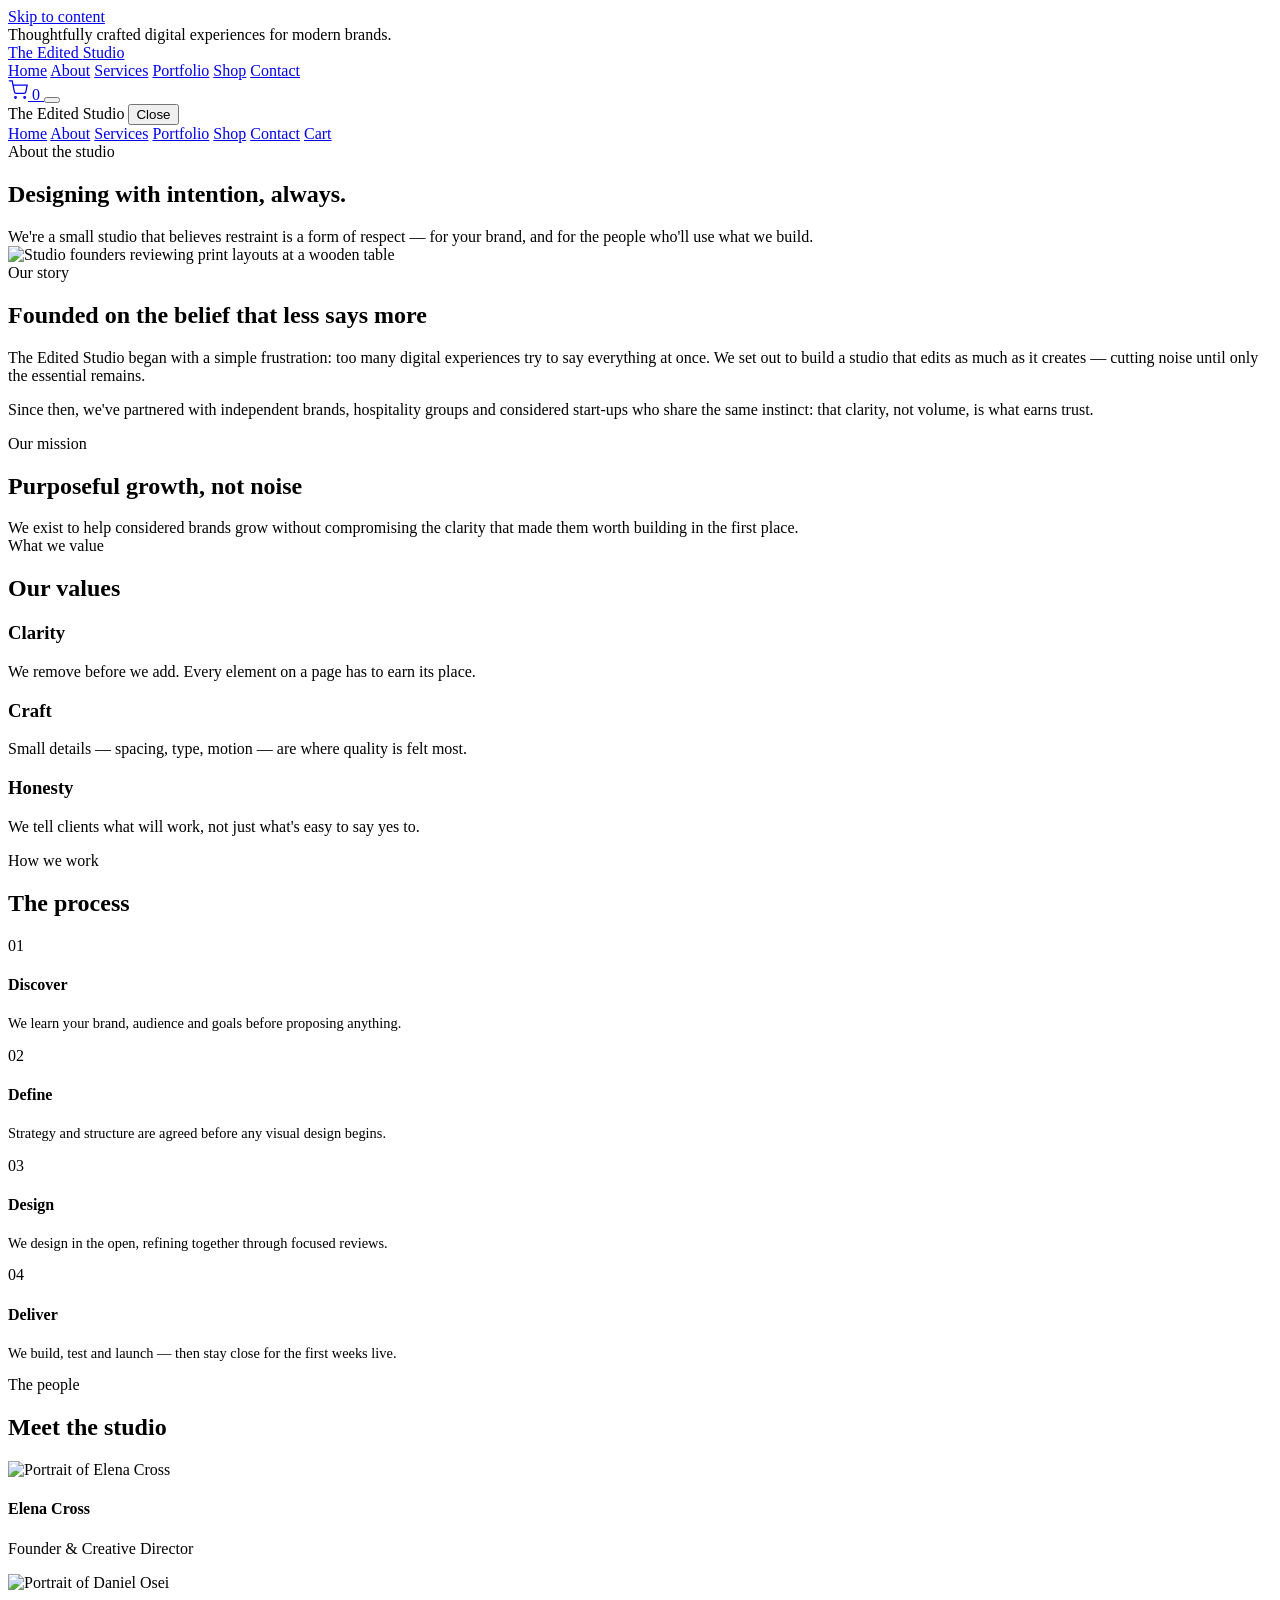
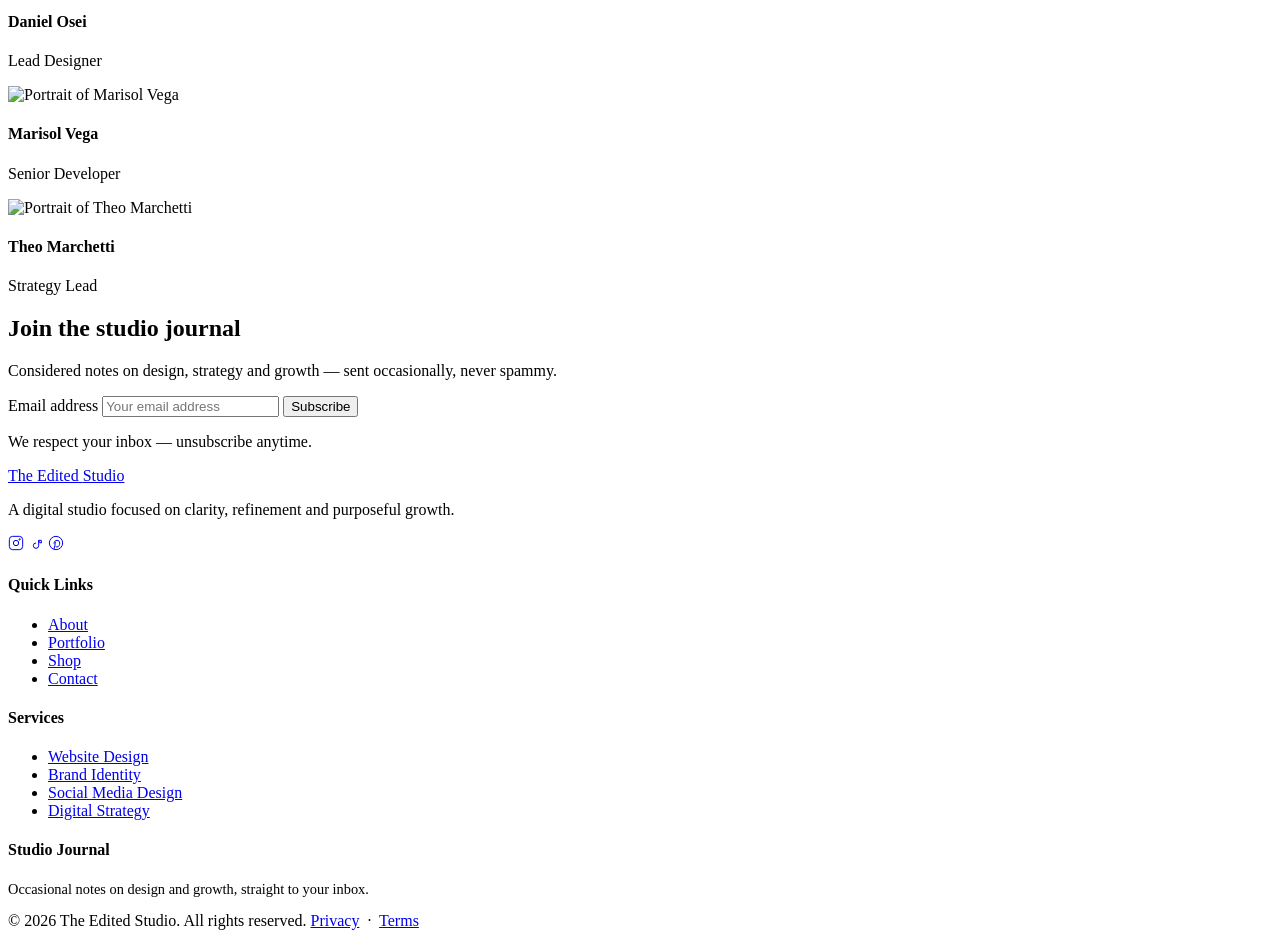
==== about.html @ 93eb98ba "Add files via upload" ====
<!DOCTYPE html>
<html lang="en">
<head>
<meta charset="UTF-8">
<meta name="viewport" content="width=device-width, initial-scale=1.0">
<title>About — The Edited Studio</title>
<meta name="description" content="Learn about The Edited Studio — our story, mission, values, process and the people behind the work.">
<link rel="preconnect" href="https://fonts.googleapis.com">
<link rel="stylesheet" href="css/style.css">
<link rel="stylesheet" href="css/responsive.css">
</head>
<body>
<a class="skip-link" href="#main">Skip to content</a>
<div class="announcement-bar">Thoughtfully crafted digital experiences for modern brands.</div>

<header class="site-header">
  <div class="nav-inner">
    <a href="index.html" class="logo">The Edited <span>Studio</span></a>
    <nav class="nav-links" aria-label="Primary">
      <a href="index.html">Home</a>
      <a href="about.html" aria-current="page">About</a>
      <a href="services.html">Services</a>
      <a href="portfolio.html">Portfolio</a>
      <a href="shop.html">Shop</a>
      <a href="contact.html">Contact</a>
    </nav>
    <div class="nav-utility">
      <a href="cart.html" class="icon-btn" aria-label="View cart">
        <svg width="20" height="20" viewBox="0 0 24 24" fill="none" stroke="currentColor" stroke-width="1.5" aria-hidden="true"><circle cx="9" cy="21" r="1"/><circle cx="20" cy="21" r="1"/><path d="M1 1h4l2.68 13.39a2 2 0 0 0 2 1.61h9.72a2 2 0 0 0 2-1.61L23 6H6"/></svg>
        <span class="cart-count" aria-live="polite">0</span>
      </a>
      <button class="hamburger" aria-label="Open menu" aria-expanded="false" aria-controls="mobile-nav">
        <span></span><span></span><span></span>
      </button>
    </div>
  </div>
</header>

<nav id="mobile-nav" class="mobile-nav" aria-label="Mobile">
  <div class="mobile-nav-top">
    <span class="logo">The Edited <span>Studio</span></span>
    <button class="mobile-nav-close btn-ghost btn btn-sm" aria-label="Close menu">Close</button>
  </div>
  <a href="index.html">Home</a>
  <a href="about.html">About</a>
  <a href="services.html">Services</a>
  <a href="portfolio.html">Portfolio</a>
  <a href="shop.html">Shop</a>
  <a href="contact.html">Contact</a>
  <a href="cart.html">Cart</a>
</nav>

<main id="main">

  <section class="page-header">
    <div class="container">
      <span class="eyebrow">About the studio</span>
      <h1>Designing with intention, always.</h1>
      <p class="lede" style="margin:0 auto;">We're a small studio that believes restraint is a form of respect — for your brand, and for the people who'll use what we build.</p>
    </div>
  </section>

  <section class="our-story">
    <div class="container story-grid">
      <div class="story-figure">
        <img src="images/about-story.jpg" alt="Studio founders reviewing print layouts at a wooden table" loading="lazy">
      </div>
      <div>
        <span class="eyebrow">Our story</span>
        <h2>Founded on the belief that less says more</h2>
        <p>The Edited Studio began with a simple frustration: too many digital experiences try to say everything at once. We set out to build a studio that edits as much as it creates — cutting noise until only the essential remains.</p>
        <p>Since then, we've partnered with independent brands, hospitality groups and considered start-ups who share the same instinct: that clarity, not volume, is what earns trust.</p>
      </div>
    </div>
  </section>

  <section style="background: var(--warm-cream);">
    <div class="container">
      <div class="section-heading">
        <span class="eyebrow">Our mission</span>
        <h2>Purposeful growth, not noise</h2>
        <p class="lede" style="margin:0 auto;">We exist to help considered brands grow without compromising the clarity that made them worth building in the first place.</p>
      </div>
    </div>
  </section>

  <section class="values">
    <div class="container">
      <div class="section-heading">
        <span class="eyebrow">What we value</span>
        <h2>Our values</h2>
      </div>
      <div class="values-grid">
        <div class="value-item">
          <h3>Clarity</h3>
          <p style="color:var(--warm-grey);">We remove before we add. Every element on a page has to earn its place.</p>
        </div>
        <div class="value-item">
          <h3>Craft</h3>
          <p style="color:var(--warm-grey);">Small details — spacing, type, motion — are where quality is felt most.</p>
        </div>
        <div class="value-item">
          <h3>Honesty</h3>
          <p style="color:var(--warm-grey);">We tell clients what will work, not just what's easy to say yes to.</p>
        </div>
      </div>
    </div>
  </section>

  <section class="process" style="background: var(--warm-cream);">
    <div class="container">
      <div class="section-heading">
        <span class="eyebrow">How we work</span>
        <h2>The process</h2>
      </div>
      <div class="process-steps">
        <div class="process-step">
          <span class="num">01</span>
          <h4>Discover</h4>
          <p style="color:var(--warm-grey); font-size:0.9rem;">We learn your brand, audience and goals before proposing anything.</p>
        </div>
        <div class="process-step">
          <span class="num">02</span>
          <h4>Define</h4>
          <p style="color:var(--warm-grey); font-size:0.9rem;">Strategy and structure are agreed before any visual design begins.</p>
        </div>
        <div class="process-step">
          <span class="num">03</span>
          <h4>Design</h4>
          <p style="color:var(--warm-grey); font-size:0.9rem;">We design in the open, refining together through focused reviews.</p>
        </div>
        <div class="process-step">
          <span class="num">04</span>
          <h4>Deliver</h4>
          <p style="color:var(--warm-grey); font-size:0.9rem;">We build, test and launch — then stay close for the first weeks live.</p>
        </div>
      </div>
    </div>
  </section>

  <section class="team">
    <div class="container">
      <div class="section-heading">
        <span class="eyebrow">The people</span>
        <h2>Meet the studio</h2>
      </div>
      <div class="team-grid">
        <div class="team-card">
          <div class="team-photo"><img src="images/team-1.jpg" alt="Portrait of Elena Cross" loading="lazy"></div>
          <h4>Elena Cross</h4>
          <p class="team-role">Founder &amp; Creative Director</p>
        </div>
        <div class="team-card">
          <div class="team-photo"><img src="images/team-2.jpg" alt="Portrait of Daniel Osei" loading="lazy"></div>
          <h4>Daniel Osei</h4>
          <p class="team-role">Lead Designer</p>
        </div>
        <div class="team-card">
          <div class="team-photo"><img src="images/team-3.jpg" alt="Portrait of Marisol Vega" loading="lazy"></div>
          <h4>Marisol Vega</h4>
          <p class="team-role">Senior Developer</p>
        </div>
        <div class="team-card">
          <div class="team-photo"><img src="images/team-4.jpg" alt="Portrait of Theo Marchetti" loading="lazy"></div>
          <h4>Theo Marchetti</h4>
          <p class="team-role">Strategy Lead</p>
        </div>
      </div>
    </div>
  </section>

  <section class="newsletter">
    <div class="container">
      <h2>Join the studio journal</h2>
      <p class="lede">Considered notes on design, strategy and growth — sent occasionally, never spammy.</p>
      <form class="newsletter-form" data-newsletter-form>
        <label class="visually-hidden" for="newsletter-email">Email address</label>
        <input type="email" id="newsletter-email" placeholder="Your email address" required>
        <button type="submit" class="btn">Subscribe</button>
      </form>
      <p class="form-note" data-form-note>We respect your inbox — unsubscribe anytime.</p>
    </div>
  </section>

</main>

<footer class="site-footer">
  <div class="container">
    <div class="footer-grid">
      <div class="footer-about">
        <a href="index.html" class="logo">The Edited <span>Studio</span></a>
        <p>A digital studio focused on clarity, refinement and purposeful growth.</p>
        <div class="social-icons">
          <a href="#" aria-label="The Edited Studio on Instagram"><svg width="16" height="16" viewBox="0 0 24 24" fill="none" stroke="currentColor" stroke-width="1.5" aria-hidden="true"><rect x="2" y="2" width="20" height="20" rx="5"/><circle cx="12" cy="12" r="4"/><circle cx="17.5" cy="6.5" r="1"/></svg></a>
          <a href="#" aria-label="The Edited Studio on TikTok"><svg width="16" height="16" viewBox="0 0 24 24" fill="none" stroke="currentColor" stroke-width="1.5" aria-hidden="true"><path d="M16 8v8a4 4 0 1 1-4-4"/><path d="M16 8a4 4 0 0 0 4 4V8h-4z"/></svg></a>
          <a href="#" aria-label="The Edited Studio on Pinterest"><svg width="16" height="16" viewBox="0 0 24 24" fill="none" stroke="currentColor" stroke-width="1.5" aria-hidden="true"><circle cx="12" cy="12" r="10"/><path d="M9 21c1-3 2-8 2-11"/><path d="M9 13c0-2.5 1.5-5 4.5-5 2.5 0 4 1.7 4 4.2 0 3-1.5 5.8-4 5.8-1 0-1.8-.5-2.1-1"/></svg></a>
        </div>
      </div>
      <nav>
        <h4>Quick Links</h4>
        <ul>
          <li><a href="about.html">About</a></li>
          <li><a href="portfolio.html">Portfolio</a></li>
          <li><a href="shop.html">Shop</a></li>
          <li><a href="contact.html">Contact</a></li>
        </ul>
      </nav>
      <nav>
        <h4>Services</h4>
        <ul>
          <li><a href="services.html">Website Design</a></li>
          <li><a href="services.html">Brand Identity</a></li>
          <li><a href="services.html">Social Media Design</a></li>
          <li><a href="services.html">Digital Strategy</a></li>
        </ul>
      </nav>
      <div class="footer-newsletter">
        <h4>Studio Journal</h4>
        <p style="color:var(--warm-grey); font-size:0.9rem;">Occasional notes on design and growth, straight to your inbox.</p>
      </div>
    </div>
    <div class="footer-bottom">
      <span>© 2026 The Edited Studio. All rights reserved.</span>
      <span><a href="contact.html">Privacy</a> &nbsp;·&nbsp; <a href="contact.html">Terms</a></span>
    </div>
  </div>
</footer>

<script src="js/cart.js"></script>
<script src="js/app.js"></script>
</body>
</html>
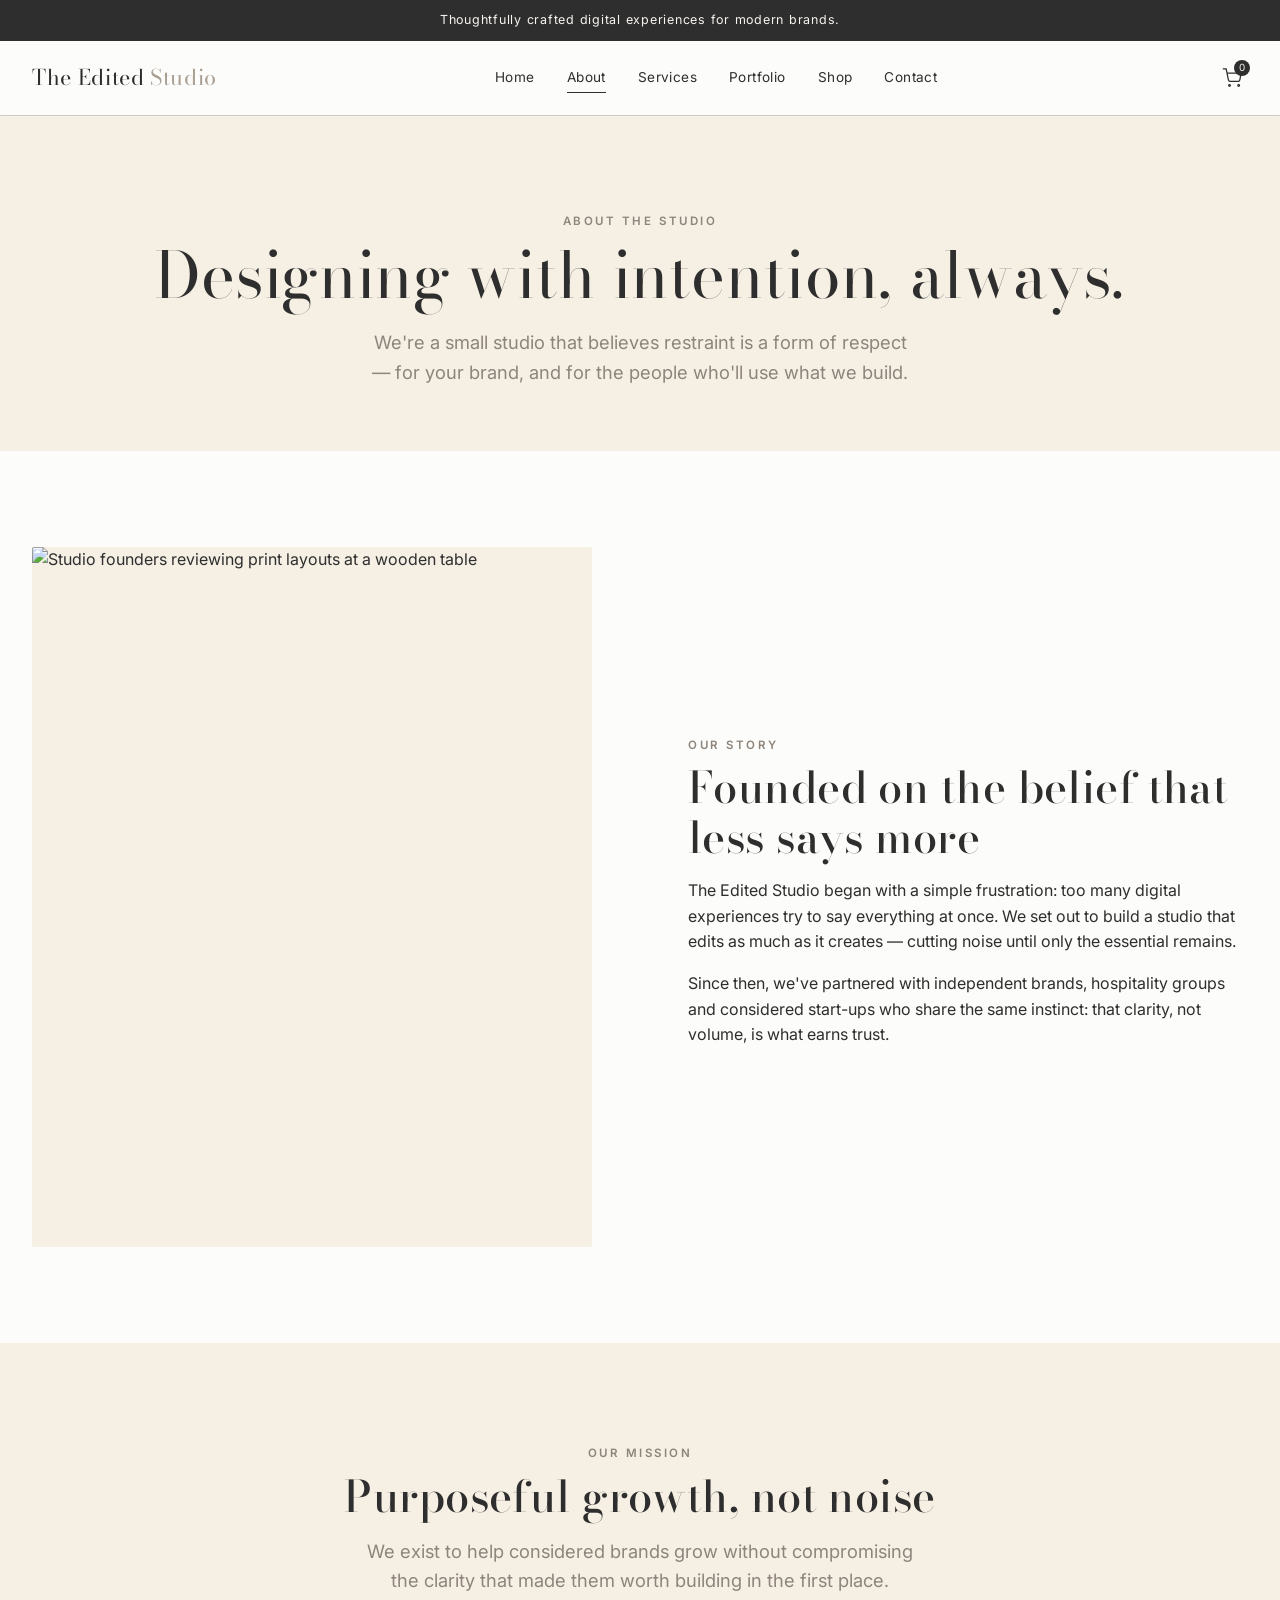
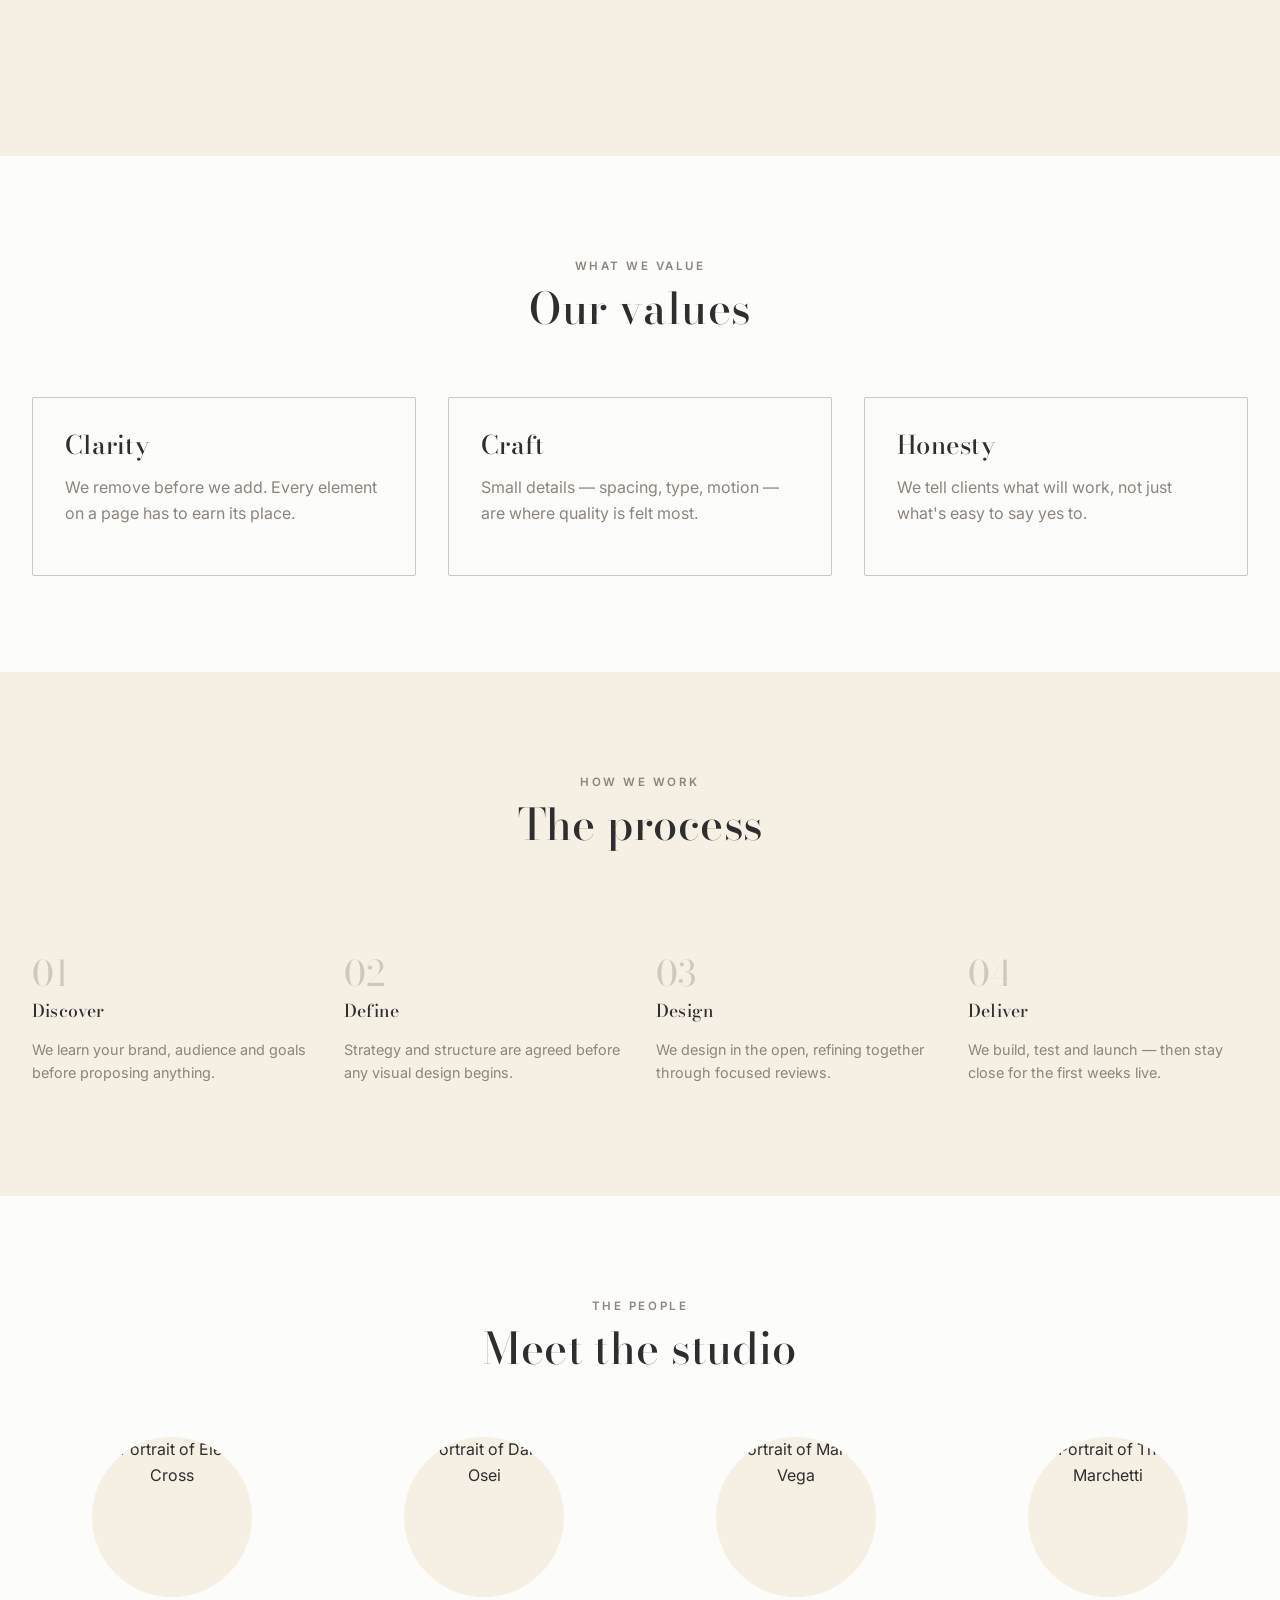
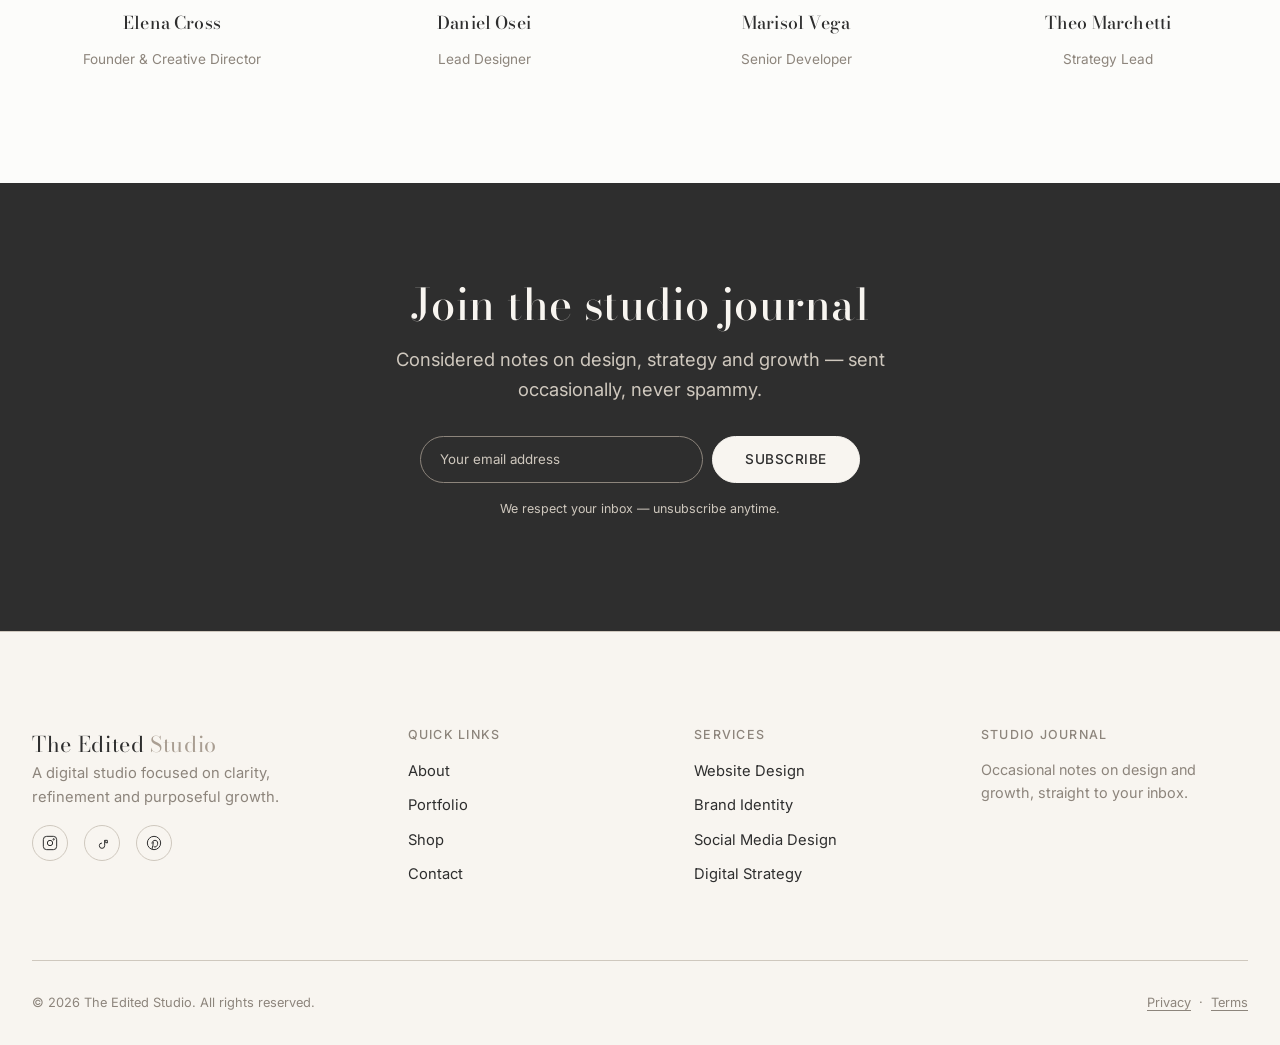
==== commit 186ee520: "Update about.html" ====
--- a/about.html
+++ b/about.html
@@ -6,8 +6,8 @@
 <title>About — The Edited Studio</title>
 <meta name="description" content="Learn about The Edited Studio — our story, mission, values, process and the people behind the work.">
 <link rel="preconnect" href="https://fonts.googleapis.com">
-<link rel="stylesheet" href="css/style.css">
-<link rel="stylesheet" href="css/responsive.css">
+<link rel="stylesheet" href="style.css">
+<link rel="stylesheet" href="responsive.css">
 </head>
 <body>
 <a class="skip-link" href="#main">Skip to content</a>
--- a/style.css
+++ b/style.css
@@ -0,0 +1,798 @@
+/* ==========================================================================
+   THE EDITED STUDIO — Main Stylesheet
+   Luxury / Minimal / Editorial
+   ========================================================================== */
+
+@import url('https://fonts.googleapis.com/css2?family=Bodoni+Moda:ital,wght@0,400;0,500;0,600;1,400&family=Inter:wght@300;400;500;600&display=swap');
+
+:root {
+  /* Colour Palette */
+  --ivory: #F8F5F0;
+  --soft-white: #FCFCFA;
+  --warm-cream: #F5EFE4;
+  --stone: #CFC8BE;
+  --taupe: #A99E92;
+  --warm-grey: #8D857C;
+  --charcoal: #2E2E2E;
+
+  /* Typography */
+  --font-heading: 'Bodoni Moda', 'Canela', 'Editorial New', Georgia, serif;
+  --font-body: 'Inter', 'Manrope', 'DM Sans', -apple-system, sans-serif;
+
+  /* Spacing scale */
+  --space-xs: 0.5rem;
+  --space-sm: 1rem;
+  --space-md: 2rem;
+  --space-lg: 4rem;
+  --space-xl: 6rem;
+  --space-2xl: 9rem;
+
+  /* Misc */
+  --radius: 2px;
+  --radius-pill: 999px;
+  --shadow-soft: 0 8px 30px rgba(46, 46, 46, 0.06);
+  --shadow-med: 0 16px 48px rgba(46, 46, 46, 0.10);
+  --transition: 320ms cubic-bezier(0.4, 0, 0.2, 1);
+  --max-width: 1280px;
+}
+
+/* ---------------------------------- Reset ---------------------------------- */
+*, *::before, *::after { box-sizing: border-box; }
+html { scroll-behavior: smooth; }
+body {
+  margin: 0;
+  font-family: var(--font-body);
+  font-weight: 400;
+  color: var(--charcoal);
+  background: var(--soft-white);
+  line-height: 1.6;
+  -webkit-font-smoothing: antialiased;
+}
+img { max-width: 100%; display: block; }
+ul { list-style: none; margin: 0; padding: 0; }
+a { color: inherit; text-decoration: none; }
+button { font-family: inherit; cursor: pointer; }
+input, textarea, select { font-family: inherit; }
+
+@media (prefers-reduced-motion: reduce) {
+  *, *::before, *::after {
+    animation-duration: 0.01ms !important;
+    animation-iteration-count: 1 !important;
+    transition-duration: 0.01ms !important;
+    scroll-behavior: auto !important;
+  }
+}
+
+/* Focus visibility for accessibility */
+a:focus-visible, button:focus-visible, input:focus-visible,
+textarea:focus-visible, select:focus-visible {
+  outline: 2px solid var(--charcoal);
+  outline-offset: 3px;
+}
+
+/* Skip link */
+.skip-link {
+  position: absolute;
+  left: -999px;
+  top: 0;
+  background: var(--charcoal);
+  color: var(--ivory);
+  padding: 0.75rem 1.25rem;
+  z-index: 2000;
+}
+.skip-link:focus {
+  left: var(--space-sm);
+  top: var(--space-sm);
+}
+
+/* ---------------------------------- Typography ---------------------------------- */
+h1, h2, h3, h4 {
+  font-family: var(--font-heading);
+  font-weight: 500;
+  color: var(--charcoal);
+  line-height: 1.15;
+  letter-spacing: 0.01em;
+  margin: 0 0 var(--space-sm);
+}
+h1 { font-size: clamp(2.5rem, 5vw, 4.25rem); font-weight: 400; }
+h2 { font-size: clamp(2rem, 3.4vw, 3rem); }
+h3 { font-size: clamp(1.35rem, 2vw, 1.75rem); }
+h4 { font-size: 1.1rem; }
+
+p { margin: 0 0 var(--space-sm); color: var(--charcoal); }
+
+.eyebrow {
+  display: inline-block;
+  font-family: var(--font-body);
+  font-size: 0.72rem;
+  font-weight: 600;
+  letter-spacing: 0.22em;
+  text-transform: uppercase;
+  color: var(--warm-grey);
+  margin-bottom: var(--space-xs);
+}
+
+.lede {
+  font-size: 1.15rem;
+  color: var(--warm-grey);
+  max-width: 46ch;
+}
+
+.section-heading {
+  text-align: center;
+  max-width: 640px;
+  margin: 0 auto var(--space-lg);
+}
+.section-heading.left { text-align: left; margin-left: 0; margin-right: 0; }
+
+/* ---------------------------------- Layout helpers ---------------------------------- */
+.container {
+  max-width: var(--max-width);
+  margin: 0 auto;
+  padding: 0 var(--space-md);
+}
+section { padding: var(--space-xl) 0; }
+.divider {
+  border: none;
+  border-top: 1px solid var(--stone);
+  margin: 0;
+}
+.visually-hidden {
+  position: absolute;
+  width: 1px; height: 1px;
+  overflow: hidden;
+  clip: rect(0 0 0 0);
+  white-space: nowrap;
+}
+
+/* ---------------------------------- Buttons ---------------------------------- */
+.btn {
+  display: inline-flex;
+  align-items: center;
+  justify-content: center;
+  gap: 0.5rem;
+  padding: 0.9rem 2rem;
+  border-radius: var(--radius-pill);
+  border: 1px solid var(--charcoal);
+  background: var(--charcoal);
+  color: var(--ivory);
+  font-size: 0.85rem;
+  font-weight: 500;
+  letter-spacing: 0.04em;
+  text-transform: uppercase;
+  transition: background var(--transition), color var(--transition), border-color var(--transition), transform var(--transition);
+}
+.btn:hover { background: var(--warm-grey); border-color: var(--warm-grey); }
+.btn:active { transform: translateY(1px); }
+
+.btn-outline {
+  background: transparent;
+  color: var(--charcoal);
+  border: 1px solid var(--charcoal);
+}
+.btn-outline:hover {
+  background: var(--charcoal);
+  color: var(--ivory);
+}
+
+.btn-ghost {
+  background: transparent;
+  color: var(--charcoal);
+  border: 1px solid var(--stone);
+}
+.btn-ghost:hover { border-color: var(--charcoal); }
+
+.btn-sm { padding: 0.6rem 1.4rem; font-size: 0.75rem; }
+.btn-block { width: 100%; }
+.btn:disabled { opacity: 0.45; cursor: not-allowed; }
+
+/* ---------------------------------- Announcement banner ---------------------------------- */
+.announcement-bar {
+  background: var(--charcoal);
+  color: var(--ivory);
+  text-align: center;
+  font-size: 0.78rem;
+  letter-spacing: 0.06em;
+  padding: 0.65rem var(--space-sm);
+}
+
+/* ---------------------------------- Header / Nav ---------------------------------- */
+.site-header {
+  position: sticky;
+  top: 0;
+  z-index: 900;
+  background: rgba(252, 252, 250, 0.92);
+  backdrop-filter: blur(10px);
+  border-bottom: 1px solid var(--stone);
+}
+.nav-inner {
+  display: flex;
+  align-items: center;
+  justify-content: space-between;
+  padding: 1.25rem var(--space-md);
+  max-width: var(--max-width);
+  margin: 0 auto;
+}
+.logo {
+  font-family: var(--font-heading);
+  font-size: 1.35rem;
+  letter-spacing: 0.03em;
+}
+.logo span { color: var(--taupe); }
+
+.nav-links {
+  display: flex;
+  gap: var(--space-md);
+  align-items: center;
+}
+.nav-links a {
+  font-size: 0.85rem;
+  letter-spacing: 0.03em;
+  padding: 0.25rem 0;
+  border-bottom: 1px solid transparent;
+  transition: border-color var(--transition), color var(--transition);
+}
+.nav-links a:hover,
+.nav-links a[aria-current="page"] {
+  border-bottom-color: var(--charcoal);
+}
+
+.nav-utility {
+  display: flex;
+  align-items: center;
+  gap: var(--space-sm);
+}
+
+.icon-btn {
+  position: relative;
+  background: none;
+  border: none;
+  display: inline-flex;
+  padding: 0.4rem;
+  color: var(--charcoal);
+}
+.cart-count {
+  position: absolute;
+  top: -2px;
+  right: -2px;
+  background: var(--charcoal);
+  color: var(--ivory);
+  font-size: 0.62rem;
+  min-width: 16px;
+  height: 16px;
+  border-radius: 50%;
+  display: flex;
+  align-items: center;
+  justify-content: center;
+  padding: 0 3px;
+}
+
+.hamburger {
+  display: none;
+  flex-direction: column;
+  gap: 5px;
+  background: none;
+  border: none;
+  padding: 0.5rem;
+}
+.hamburger span {
+  width: 22px;
+  height: 1px;
+  background: var(--charcoal);
+  transition: transform var(--transition), opacity var(--transition);
+}
+.hamburger[aria-expanded="true"] span:nth-child(1) { transform: translateY(6px) rotate(45deg); }
+.hamburger[aria-expanded="true"] span:nth-child(2) { opacity: 0; }
+.hamburger[aria-expanded="true"] span:nth-child(3) { transform: translateY(-6px) rotate(-45deg); }
+
+/* ---------------------------------- Intro (home) ---------------------------------- */
+.intro {
+  padding-top: var(--space-2xl);
+  padding-bottom: var(--space-lg);
+  text-align: center;
+}
+.intro .eyebrow { display: block; }
+.intro h1 { max-width: 16ch; margin: 0 auto var(--space-md); }
+.intro .lede { margin: 0 auto var(--space-md); }
+.intro-actions { display: flex; gap: var(--space-sm); justify-content: center; flex-wrap: wrap; }
+.intro-figure {
+  margin-top: var(--space-xl);
+  aspect-ratio: 21/9;
+  background: linear-gradient(135deg, var(--warm-cream), var(--stone));
+  border-radius: var(--radius);
+  overflow: hidden;
+}
+.intro-figure img { width: 100%; height: 100%; object-fit: cover; }
+
+/* ---------------------------------- Grids / Cards ---------------------------------- */
+.grid {
+  display: grid;
+  gap: var(--space-md);
+}
+.grid-3 { grid-template-columns: repeat(3, 1fr); }
+.grid-4 { grid-template-columns: repeat(4, 1fr); }
+.grid-2 { grid-template-columns: repeat(2, 1fr); }
+
+.card {
+  background: var(--ivory);
+  border: 1px solid var(--stone);
+  border-radius: var(--radius);
+  overflow: hidden;
+  transition: box-shadow var(--transition), transform var(--transition), border-color var(--transition);
+}
+.card:hover {
+  box-shadow: var(--shadow-med);
+  transform: translateY(-4px);
+  border-color: var(--taupe);
+}
+.card-media {
+  aspect-ratio: 4/3;
+  background: var(--warm-cream);
+  overflow: hidden;
+}
+.card-media img { width: 100%; height: 100%; object-fit: cover; transition: transform 600ms ease; }
+.card:hover .card-media img { transform: scale(1.04); }
+.card-body { padding: var(--space-md); }
+.card-body h3 { margin-bottom: 0.4rem; }
+.card-body p { color: var(--warm-grey); font-size: 0.92rem; }
+.card-meta {
+  display: flex;
+  align-items: center;
+  justify-content: space-between;
+  margin-top: var(--space-sm);
+}
+.price { font-family: var(--font-heading); font-size: 1.05rem; }
+
+/* Service card specific */
+.service-card .card-body { display: flex; flex-direction: column; gap: 0.4rem; }
+.service-price { color: var(--warm-grey); font-size: 0.85rem; letter-spacing: 0.02em; }
+
+/* ---------------------------------- Why choose us ---------------------------------- */
+.feature-list {
+  display: grid;
+  grid-template-columns: repeat(4, 1fr);
+  gap: var(--space-md);
+  text-align: center;
+}
+.feature-item .num {
+  font-family: var(--font-heading);
+  font-size: 0.95rem;
+  color: var(--taupe);
+  margin-bottom: var(--space-xs);
+  display: block;
+}
+
+/* ---------------------------------- Testimonials ---------------------------------- */
+.testimonials {
+  background: var(--warm-cream);
+}
+.testimonial-track {
+  display: grid;
+  grid-template-columns: repeat(3, 1fr);
+  gap: var(--space-md);
+}
+.testimonial {
+  background: var(--soft-white);
+  border: 1px solid var(--stone);
+  border-radius: var(--radius);
+  padding: var(--space-md);
+}
+.testimonial p { font-style: italic; color: var(--charcoal); }
+.testimonial-name {
+  font-size: 0.8rem;
+  letter-spacing: 0.04em;
+  color: var(--warm-grey);
+  text-transform: uppercase;
+  font-style: normal;
+}
+
+/* ---------------------------------- Instagram strip ---------------------------------- */
+.insta-grid {
+  display: grid;
+  grid-template-columns: repeat(6, 1fr);
+  gap: var(--space-xs);
+}
+.insta-grid a {
+  aspect-ratio: 1/1;
+  overflow: hidden;
+  display: block;
+}
+.insta-grid img { width: 100%; height: 100%; object-fit: cover; transition: transform var(--transition); }
+.insta-grid a:hover img { transform: scale(1.06); }
+
+/* ---------------------------------- Newsletter ---------------------------------- */
+.newsletter {
+  text-align: center;
+  background: var(--charcoal);
+  color: var(--ivory);
+}
+.newsletter h2 { color: var(--ivory); }
+.newsletter .lede { color: var(--stone); margin-left: auto; margin-right: auto; }
+.newsletter-form {
+  display: flex;
+  max-width: 440px;
+  margin: var(--space-md) auto 0;
+  gap: 0.6rem;
+}
+.newsletter-form input {
+  flex: 1;
+  padding: 0.9rem 1.2rem;
+  border-radius: var(--radius-pill);
+  border: 1px solid var(--warm-grey);
+  background: transparent;
+  color: var(--ivory);
+}
+.newsletter-form input::placeholder { color: var(--stone); }
+.newsletter-form .btn { background: var(--ivory); color: var(--charcoal); border-color: var(--ivory); }
+.newsletter-form .btn:hover { background: var(--stone); border-color: var(--stone); }
+.form-note { font-size: 0.78rem; color: var(--stone); margin-top: var(--space-sm); }
+
+/* ---------------------------------- Footer ---------------------------------- */
+.site-footer {
+  background: var(--ivory);
+  border-top: 1px solid var(--stone);
+  padding: var(--space-xl) 0 var(--space-md);
+}
+.footer-grid {
+  display: grid;
+  grid-template-columns: 1.4fr 1fr 1fr 1.2fr;
+  gap: var(--space-lg);
+  margin-bottom: var(--space-lg);
+}
+.footer-grid h4 {
+  font-family: var(--font-body);
+  font-size: 0.78rem;
+  letter-spacing: 0.1em;
+  text-transform: uppercase;
+  color: var(--warm-grey);
+  margin-bottom: var(--space-sm);
+}
+.footer-grid ul li { margin-bottom: 0.55rem; }
+.footer-grid ul a { font-size: 0.92rem; transition: color var(--transition); }
+.footer-grid ul a:hover { color: var(--taupe); }
+.footer-about p { color: var(--warm-grey); font-size: 0.92rem; max-width: 32ch; }
+.social-icons { display: flex; gap: var(--space-sm); margin-top: var(--space-sm); }
+.social-icons a {
+  width: 36px; height: 36px;
+  border: 1px solid var(--stone);
+  border-radius: 50%;
+  display: flex; align-items: center; justify-content: center;
+  transition: border-color var(--transition), background var(--transition);
+}
+.social-icons a:hover { background: var(--charcoal); color: var(--ivory); border-color: var(--charcoal); }
+.footer-bottom {
+  display: flex;
+  justify-content: space-between;
+  align-items: center;
+  padding-top: var(--space-md);
+  border-top: 1px solid var(--stone);
+  font-size: 0.8rem;
+  color: var(--warm-grey);
+  flex-wrap: wrap;
+  gap: var(--space-sm);
+}
+.footer-bottom a { text-decoration: underline; text-underline-offset: 3px; }
+
+/* ---------------------------------- Page header (inner pages) ---------------------------------- */
+.page-header {
+  padding: var(--space-xl) 0 var(--space-lg);
+  text-align: center;
+  background: var(--warm-cream);
+}
+.page-header .eyebrow { display: block; }
+.page-header p.lede { margin: 0 auto; }
+.breadcrumb {
+  font-size: 0.78rem;
+  color: var(--warm-grey);
+  letter-spacing: 0.03em;
+  margin-bottom: var(--space-sm);
+}
+.breadcrumb a:hover { color: var(--charcoal); }
+
+/* ---------------------------------- About page ---------------------------------- */
+.story-grid {
+  display: grid;
+  grid-template-columns: 1fr 1fr;
+  gap: var(--space-xl);
+  align-items: center;
+}
+.story-figure {
+  aspect-ratio: 4/5;
+  background: var(--warm-cream);
+  border-radius: var(--radius);
+  overflow: hidden;
+}
+.values-grid {
+  display: grid;
+  grid-template-columns: repeat(3, 1fr);
+  gap: var(--space-md);
+}
+.value-item { padding: var(--space-md); border: 1px solid var(--stone); border-radius: var(--radius); }
+.process-steps {
+  display: grid;
+  grid-template-columns: repeat(4, 1fr);
+  gap: var(--space-md);
+}
+.process-step { position: relative; padding-top: var(--space-md); }
+.process-step .num { font-family: var(--font-heading); font-size: 2.2rem; color: var(--stone); }
+.team-grid {
+  display: grid;
+  grid-template-columns: repeat(4, 1fr);
+  gap: var(--space-md);
+}
+.team-card { text-align: center; }
+.team-photo {
+  aspect-ratio: 1/1;
+  border-radius: 50%;
+  background: var(--warm-cream);
+  overflow: hidden;
+  margin: 0 auto var(--space-sm);
+  max-width: 160px;
+}
+.team-role { color: var(--warm-grey); font-size: 0.85rem; }
+
+/* ---------------------------------- Portfolio ---------------------------------- */
+.filter-bar {
+  display: flex;
+  gap: var(--space-xs);
+  justify-content: center;
+  flex-wrap: wrap;
+  margin-bottom: var(--space-lg);
+}
+.filter-btn {
+  background: transparent;
+  border: 1px solid var(--stone);
+  border-radius: var(--radius-pill);
+  padding: 0.55rem 1.3rem;
+  font-size: 0.8rem;
+  letter-spacing: 0.03em;
+  transition: all var(--transition);
+}
+.filter-btn:hover { border-color: var(--charcoal); }
+.filter-btn[aria-pressed="true"] {
+  background: var(--charcoal);
+  color: var(--ivory);
+  border-color: var(--charcoal);
+}
+.portfolio-item[hidden] { display: none; }
+.portfolio-item .card-media { aspect-ratio: 3/4; }
+.tag { font-size: 0.72rem; letter-spacing: 0.08em; text-transform: uppercase; color: var(--taupe); }
+
+.case-study {
+  display: grid;
+  grid-template-columns: 1fr 1fr;
+  gap: var(--space-xl);
+  align-items: start;
+  padding-top: var(--space-xl);
+  border-top: 1px solid var(--stone);
+}
+.case-study-stats { display: grid; grid-template-columns: repeat(2, 1fr); gap: var(--space-md); margin-top: var(--space-md); }
+.case-study-stats .stat-num { font-family: var(--font-heading); font-size: 1.8rem; display: block; }
+.case-study-stats .stat-label { color: var(--warm-grey); font-size: 0.82rem; }
+
+/* ---------------------------------- Shop / product grid ---------------------------------- */
+.shop-toolbar {
+  display: flex;
+  justify-content: space-between;
+  align-items: center;
+  margin-bottom: var(--space-lg);
+  flex-wrap: wrap;
+  gap: var(--space-sm);
+}
+.shop-toolbar select {
+  border: 1px solid var(--stone);
+  background: var(--soft-white);
+  padding: 0.6rem 1rem;
+  border-radius: var(--radius);
+  font-size: 0.85rem;
+}
+.add-to-cart-form { display: flex; align-items: center; gap: var(--space-sm); margin-top: var(--space-sm); }
+
+/* ---------------------------------- Product page ---------------------------------- */
+.product-layout {
+  display: grid;
+  grid-template-columns: 1fr 1fr;
+  gap: var(--space-xl);
+}
+.product-gallery-main {
+  aspect-ratio: 1/1;
+  background: var(--warm-cream);
+  border-radius: var(--radius);
+  overflow: hidden;
+  margin-bottom: var(--space-sm);
+}
+.product-gallery-thumbs {
+  display: grid;
+  grid-template-columns: repeat(4, 1fr);
+  gap: var(--space-xs);
+}
+.product-gallery-thumbs button {
+  aspect-ratio: 1/1;
+  border: 1px solid var(--stone);
+  border-radius: var(--radius);
+  overflow: hidden;
+  padding: 0;
+  background: var(--warm-cream);
+}
+.product-gallery-thumbs button.active { border-color: var(--charcoal); }
+.product-info .price { font-size: 1.6rem; margin: var(--space-xs) 0 var(--space-md); }
+.qty-selector {
+  display: inline-flex;
+  align-items: center;
+  border: 1px solid var(--stone);
+  border-radius: var(--radius-pill);
+  overflow: hidden;
+}
+.qty-selector button {
+  background: none;
+  border: none;
+  width: 40px;
+  height: 40px;
+  font-size: 1rem;
+}
+.qty-selector button:hover { background: var(--warm-cream); }
+.qty-selector input {
+  width: 44px;
+  border: none;
+  text-align: center;
+  background: none;
+  font-size: 0.95rem;
+  -moz-appearance: textfield;
+}
+.qty-selector input::-webkit-outer-spin-button,
+.qty-selector input::-webkit-inner-spin-button { -webkit-appearance: none; margin: 0; }
+.product-actions { display: flex; gap: var(--space-sm); align-items: center; margin: var(--space-md) 0; }
+.product-meta-list { border-top: 1px solid var(--stone); margin-top: var(--space-md); padding-top: var(--space-md); }
+.product-meta-list dt { font-size: 0.78rem; letter-spacing: 0.04em; color: var(--warm-grey); text-transform: uppercase; margin-top: var(--space-xs); }
+.product-meta-list dd { margin: 0 0 var(--space-xs); }
+
+/* ---------------------------------- Cart page ---------------------------------- */
+.cart-layout {
+  display: grid;
+  grid-template-columns: 1.7fr 1fr;
+  gap: var(--space-xl);
+  align-items: start;
+}
+.cart-table { width: 100%; border-collapse: collapse; }
+.cart-table th {
+  text-align: left;
+  font-size: 0.75rem;
+  letter-spacing: 0.08em;
+  text-transform: uppercase;
+  color: var(--warm-grey);
+  padding-bottom: var(--space-sm);
+  border-bottom: 1px solid var(--stone);
+}
+.cart-table td {
+  padding: var(--space-sm) 0;
+  border-bottom: 1px solid var(--stone);
+  vertical-align: middle;
+}
+.cart-item-info { display: flex; align-items: center; gap: var(--space-sm); }
+.cart-item-thumb {
+  width: 84px; height: 84px;
+  border-radius: var(--radius);
+  overflow: hidden;
+  background: var(--warm-cream);
+  flex-shrink: 0;
+}
+.cart-item-thumb img { width: 100%; height: 100%; object-fit: cover; }
+.cart-item-name { font-family: var(--font-heading); font-size: 1rem; }
+.remove-btn {
+  background: none;
+  border: none;
+  color: var(--warm-grey);
+  font-size: 0.78rem;
+  text-decoration: underline;
+  text-underline-offset: 3px;
+  margin-top: 0.35rem;
+  padding: 0;
+}
+.remove-btn:hover { color: var(--charcoal); }
+.summary-card {
+  background: var(--ivory);
+  border: 1px solid var(--stone);
+  border-radius: var(--radius);
+  padding: var(--space-md);
+  position: sticky;
+  top: 110px;
+}
+.summary-row {
+  display: flex;
+  justify-content: space-between;
+  margin-bottom: var(--space-sm);
+  font-size: 0.95rem;
+  color: var(--warm-grey);
+}
+.summary-row.total {
+  color: var(--charcoal);
+  font-family: var(--font-heading);
+  font-size: 1.2rem;
+  border-top: 1px solid var(--stone);
+  padding-top: var(--space-sm);
+  margin-top: var(--space-sm);
+}
+.empty-cart {
+  text-align: center;
+  padding: var(--space-2xl) 0;
+}
+
+/* ---------------------------------- Contact page ---------------------------------- */
+.contact-layout {
+  display: grid;
+  grid-template-columns: 1fr 1fr;
+  gap: var(--space-xl);
+}
+.form-group { margin-bottom: var(--space-md); }
+.form-group label {
+  display: block;
+  font-size: 0.78rem;
+  letter-spacing: 0.05em;
+  text-transform: uppercase;
+  color: var(--warm-grey);
+  margin-bottom: 0.5rem;
+}
+.form-group input,
+.form-group textarea {
+  width: 100%;
+  padding: 0.85rem 1rem;
+  border: 1px solid var(--stone);
+  border-radius: var(--radius);
+  background: var(--soft-white);
+  font-size: 0.95rem;
+  color: var(--charcoal);
+  transition: border-color var(--transition);
+}
+.form-group input:focus,
+.form-group textarea:focus { border-color: var(--charcoal); outline: none; }
+.contact-info-list { margin-top: var(--space-lg); }
+.contact-info-list li { padding: var(--space-sm) 0; border-bottom: 1px solid var(--stone); }
+.contact-info-list h4 { margin-bottom: 0.2rem; }
+.contact-info-list p { color: var(--warm-grey); margin: 0; }
+.map-placeholder {
+  margin-top: var(--space-lg);
+  aspect-ratio: 16/7;
+  background: var(--warm-cream);
+  border: 1px solid var(--stone);
+  border-radius: var(--radius);
+  display: flex;
+  align-items: center;
+  justify-content: center;
+  color: var(--warm-grey);
+  font-size: 0.85rem;
+  letter-spacing: 0.04em;
+}
+.form-success {
+  display: none;
+  background: var(--warm-cream);
+  border: 1px solid var(--taupe);
+  border-radius: var(--radius);
+  padding: var(--space-sm) var(--space-md);
+  margin-bottom: var(--space-md);
+}
+.form-success.show { display: block; }
+
+/* ---------------------------------- Mobile nav drawer ---------------------------------- */
+.mobile-nav {
+  display: none;
+  position: fixed;
+  inset: 0;
+  background: var(--soft-white);
+  z-index: 1000;
+  padding: var(--space-lg) var(--space-md);
+  overflow-y: auto;
+}
+.mobile-nav.open { display: block; }
+.mobile-nav-top {
+  display: flex;
+  justify-content: space-between;
+  align-items: center;
+  margin-bottom: var(--space-lg);
+}
+.mobile-nav a {
+  display: block;
+  font-family: var(--font-heading);
+  font-size: 1.6rem;
+  padding: var(--space-sm) 0;
+  border-bottom: 1px solid var(--stone);
+}
--- a/responsive.css
+++ b/responsive.css
@@ -0,0 +1,70 @@
+/* ==========================================================================
+   THE EDITED STUDIO — Responsive Rules
+   Mobile-first overrides for tablet and desktop already assumed in base
+   styles; this file narrows the layout down from desktop.
+   ========================================================================== */
+
+/* ---------- Tablet: <= 1024px ---------- */
+@media (max-width: 1024px) {
+  .grid-4 { grid-template-columns: repeat(2, 1fr); }
+  .grid-3 { grid-template-columns: repeat(2, 1fr); }
+  .feature-list { grid-template-columns: repeat(2, 1fr); }
+  .testimonial-track { grid-template-columns: repeat(2, 1fr); }
+  .insta-grid { grid-template-columns: repeat(4, 1fr); }
+  .footer-grid { grid-template-columns: 1.4fr 1fr 1fr; }
+  .footer-grid .footer-newsletter { grid-column: 1 / -1; }
+  .values-grid { grid-template-columns: repeat(2, 1fr); }
+  .process-steps { grid-template-columns: repeat(2, 1fr); }
+  .team-grid { grid-template-columns: repeat(2, 1fr); }
+  .case-study { grid-template-columns: 1fr; }
+  .product-layout { grid-template-columns: 1fr; }
+  .cart-layout { grid-template-columns: 1fr; }
+  .summary-card { position: static; }
+  .contact-layout { grid-template-columns: 1fr; }
+  .story-grid { grid-template-columns: 1fr; }
+  .story-figure { order: -1; }
+}
+
+/* ---------- Mobile: <= 720px ---------- */
+@media (max-width: 720px) {
+  section { padding: var(--space-lg) 0; }
+  .container { padding: 0 var(--space-sm); }
+
+  .nav-links { display: none; }
+  .hamburger { display: inline-flex; }
+
+  .grid-4, .grid-3, .grid-2 { grid-template-columns: 1fr; }
+  .feature-list { grid-template-columns: 1fr 1fr; }
+  .testimonial-track { grid-template-columns: 1fr; }
+  .insta-grid { grid-template-columns: repeat(3, 1fr); }
+
+  .footer-grid { grid-template-columns: 1fr; gap: var(--space-md); text-align: left; }
+  .footer-bottom { flex-direction: column; align-items: flex-start; }
+
+  .values-grid { grid-template-columns: 1fr; }
+  .process-steps { grid-template-columns: 1fr 1fr; }
+  .team-grid { grid-template-columns: 1fr 1fr; }
+
+  .intro { padding-top: var(--space-xl); }
+  .intro-actions { flex-direction: column; align-items: stretch; }
+  .intro-actions .btn { width: 100%; }
+
+  .newsletter-form { flex-direction: column; }
+
+  .cart-table thead { display: none; }
+  .cart-table, .cart-table tbody, .cart-table tr, .cart-table td { display: block; width: 100%; }
+  .cart-table tr { border-bottom: 1px solid var(--stone); padding: var(--space-sm) 0; }
+  .cart-table td { border-bottom: none; padding: 0.35rem 0; }
+  .cart-item-info { align-items: flex-start; }
+
+  .product-gallery-thumbs { grid-template-columns: repeat(4, 1fr); }
+
+  .filter-bar { justify-content: flex-start; overflow-x: auto; flex-wrap: nowrap; padding-bottom: 0.5rem; }
+
+  h1 { max-width: 100%; }
+}
+
+@media (max-width: 460px) {
+  .feature-list, .process-steps, .team-grid { grid-template-columns: 1fr; }
+  .insta-grid { grid-template-columns: repeat(2, 1fr); }
+}
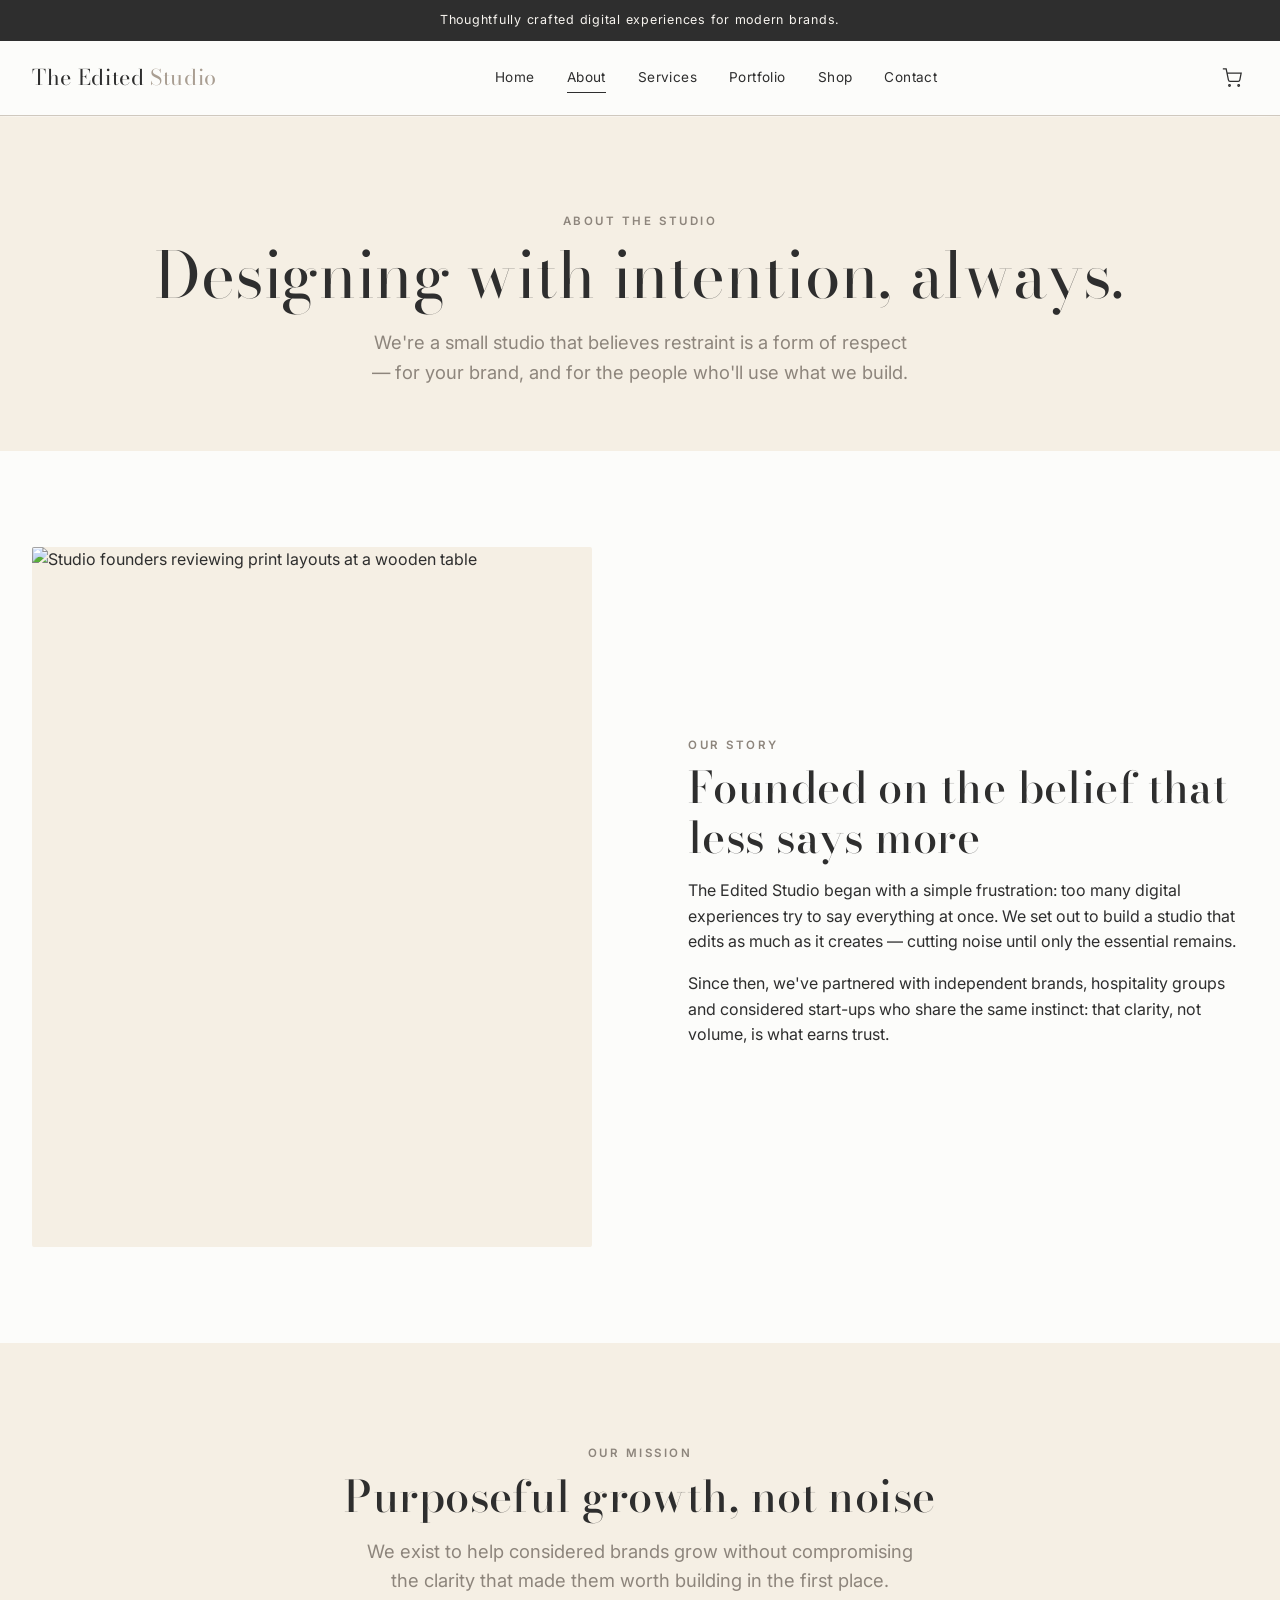
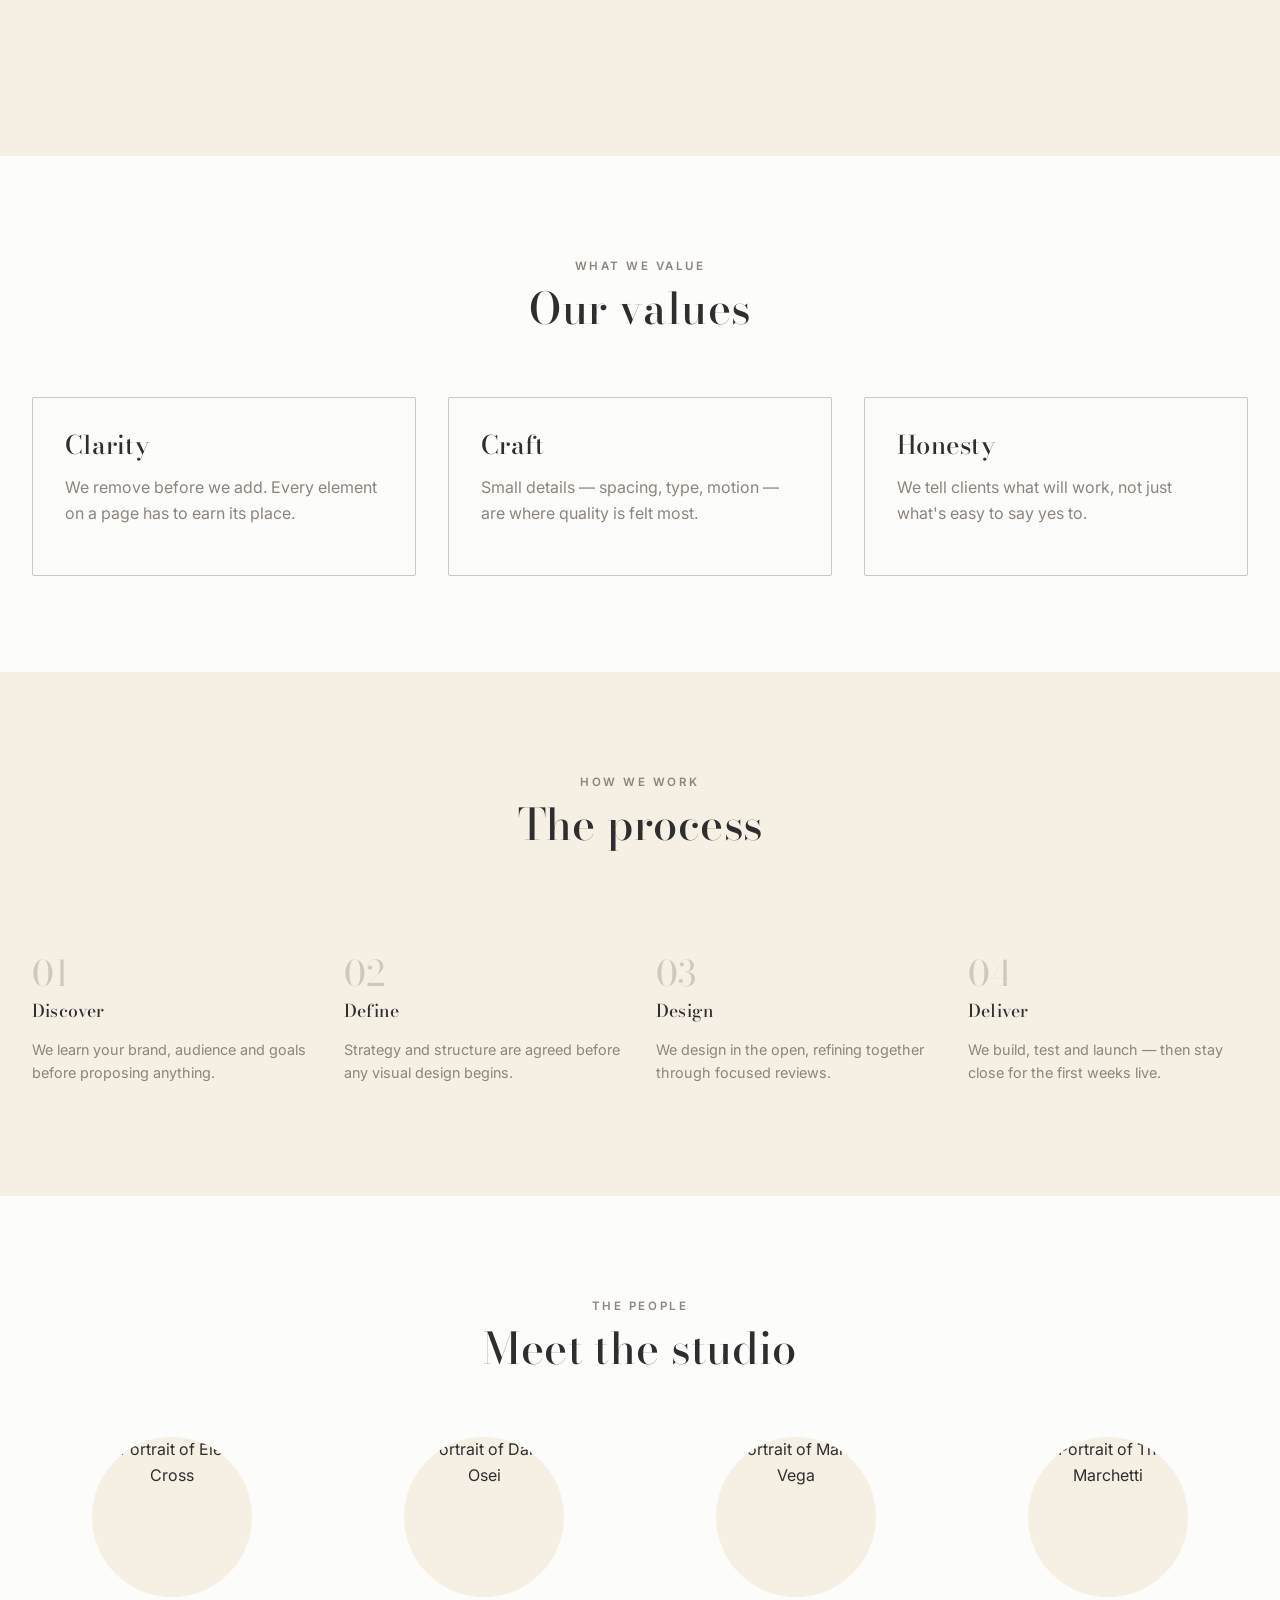
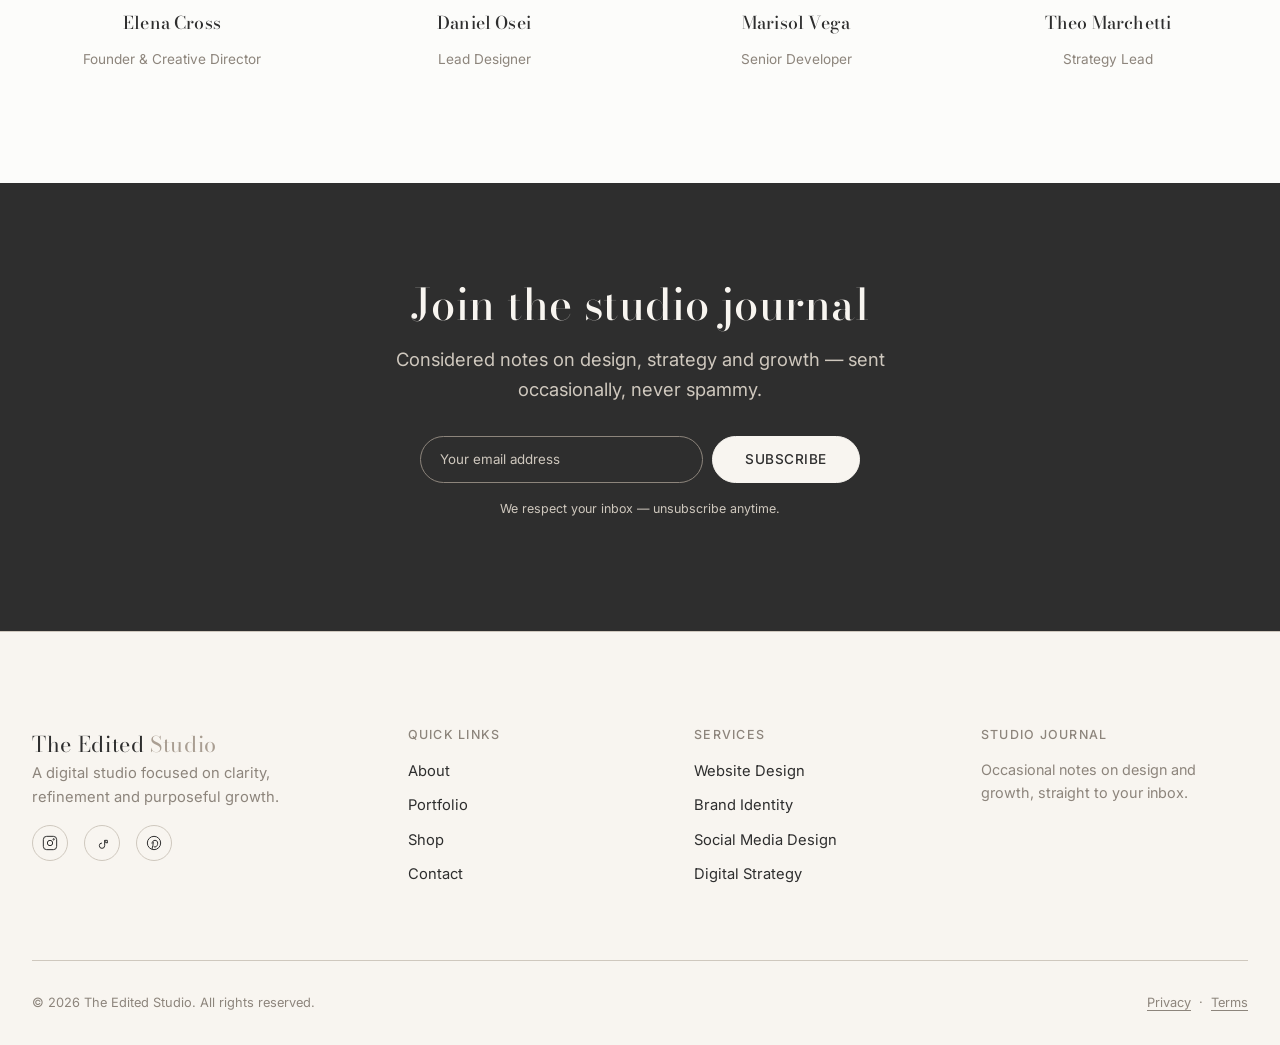
==== commit 3d93509d: "Update about.html" ====
--- a/about.html
+++ b/about.html
@@ -226,7 +226,7 @@
   </div>
 </footer>
 
-<script src="js/cart.js"></script>
-<script src="js/app.js"></script>
+<script src="cart.js"></script>
+<script src="app.js"></script>
 </body>
 </html>
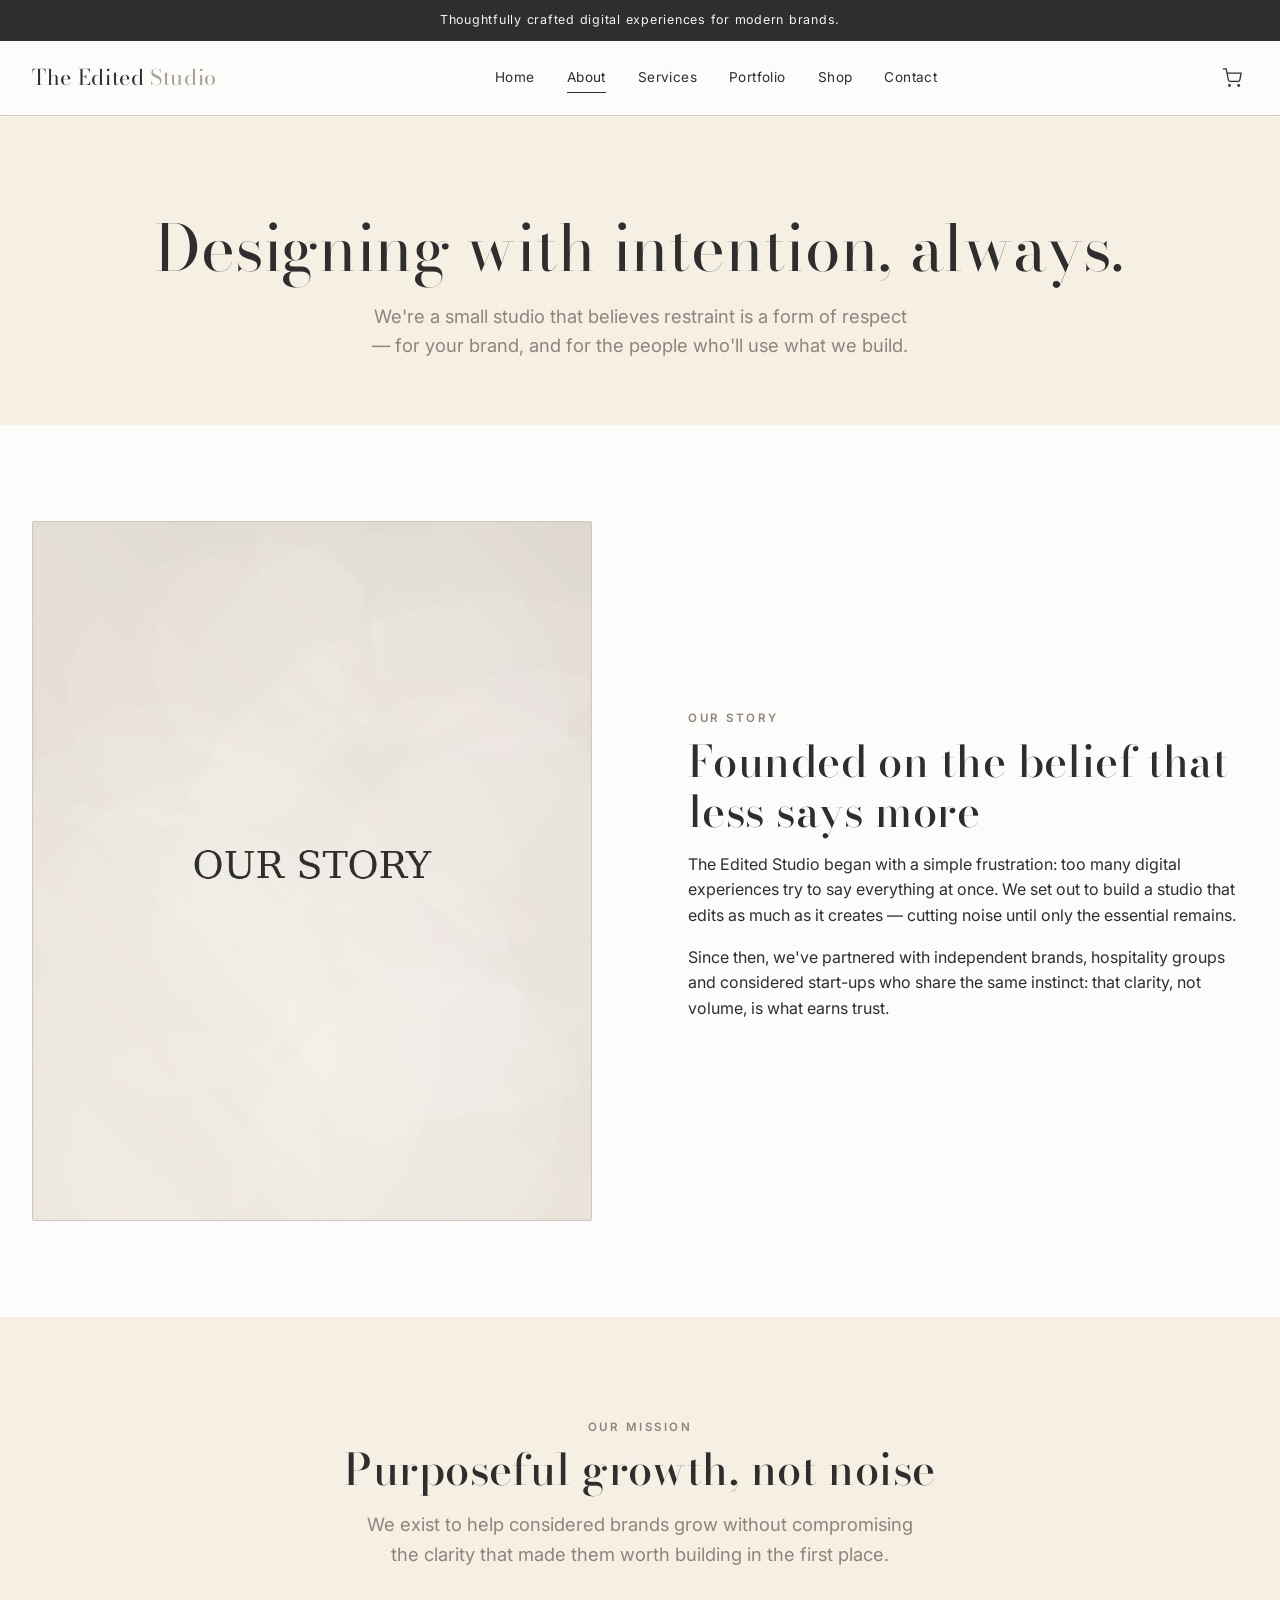
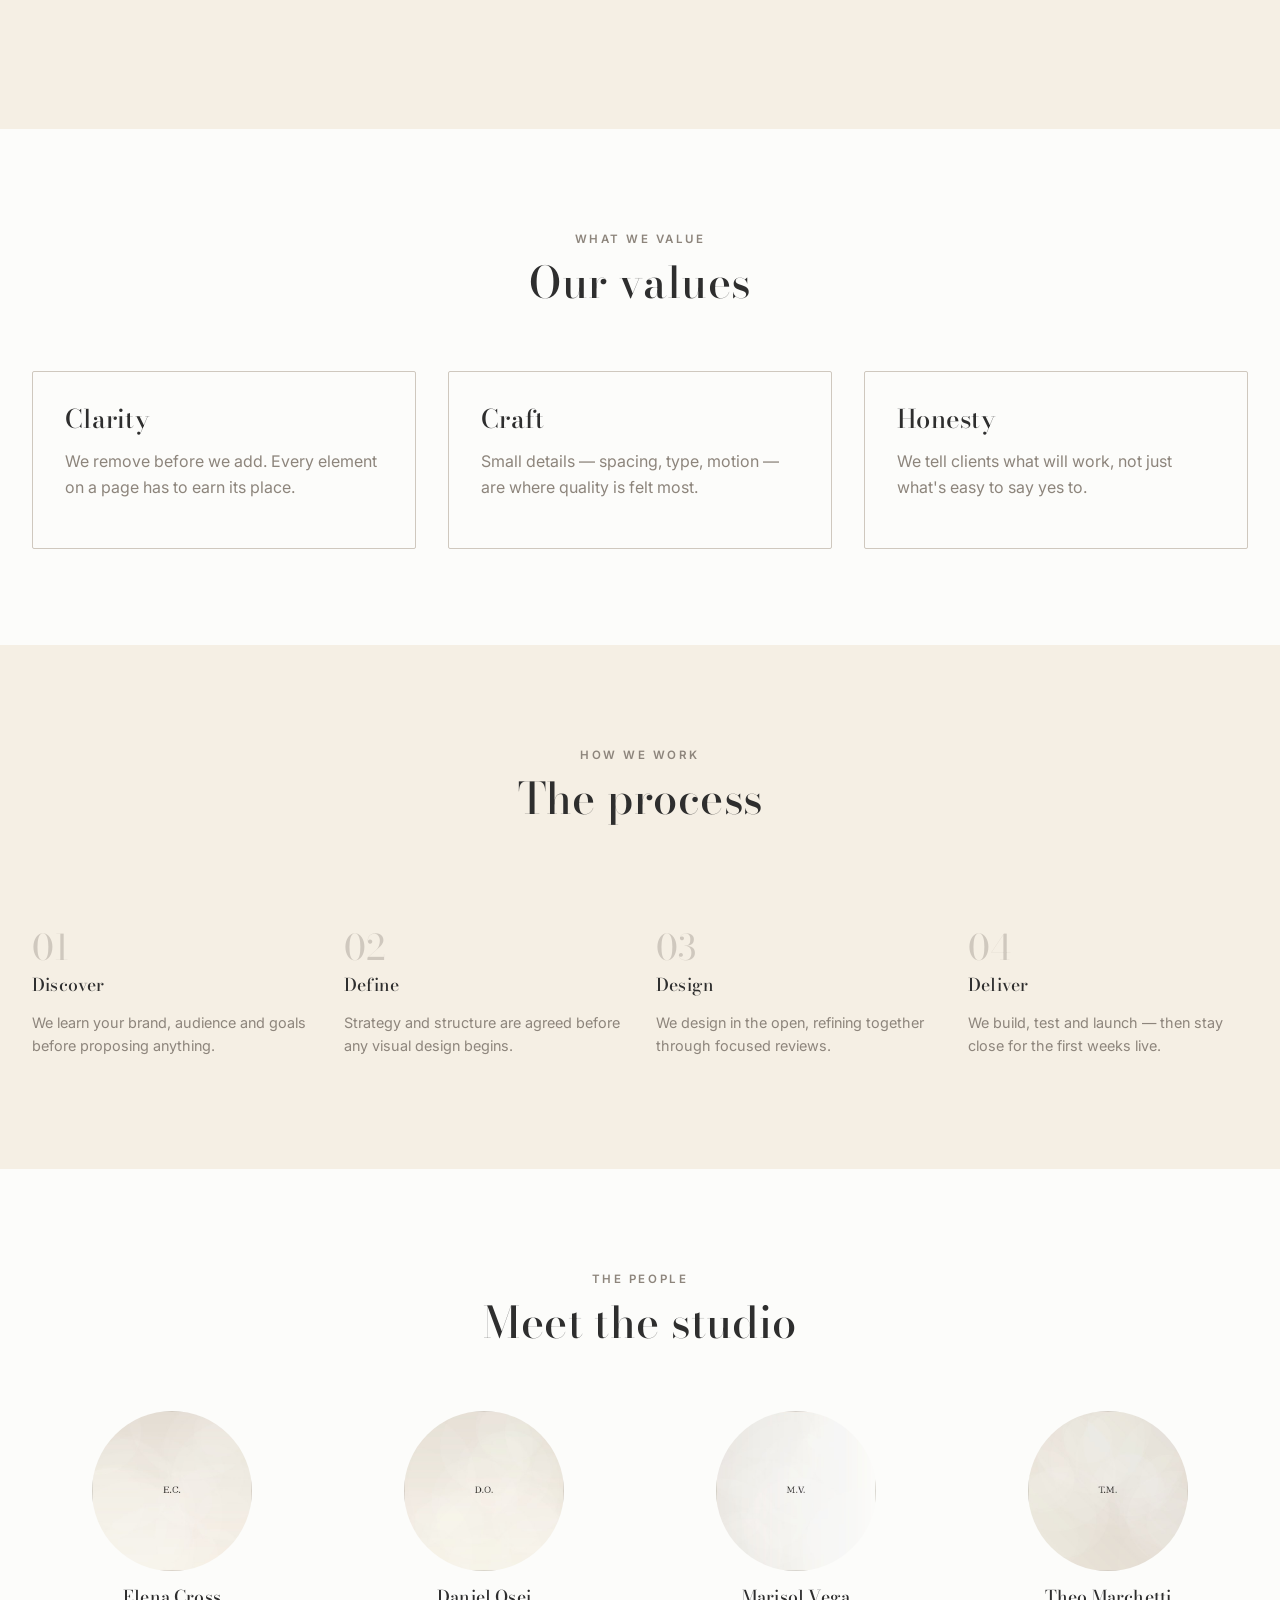
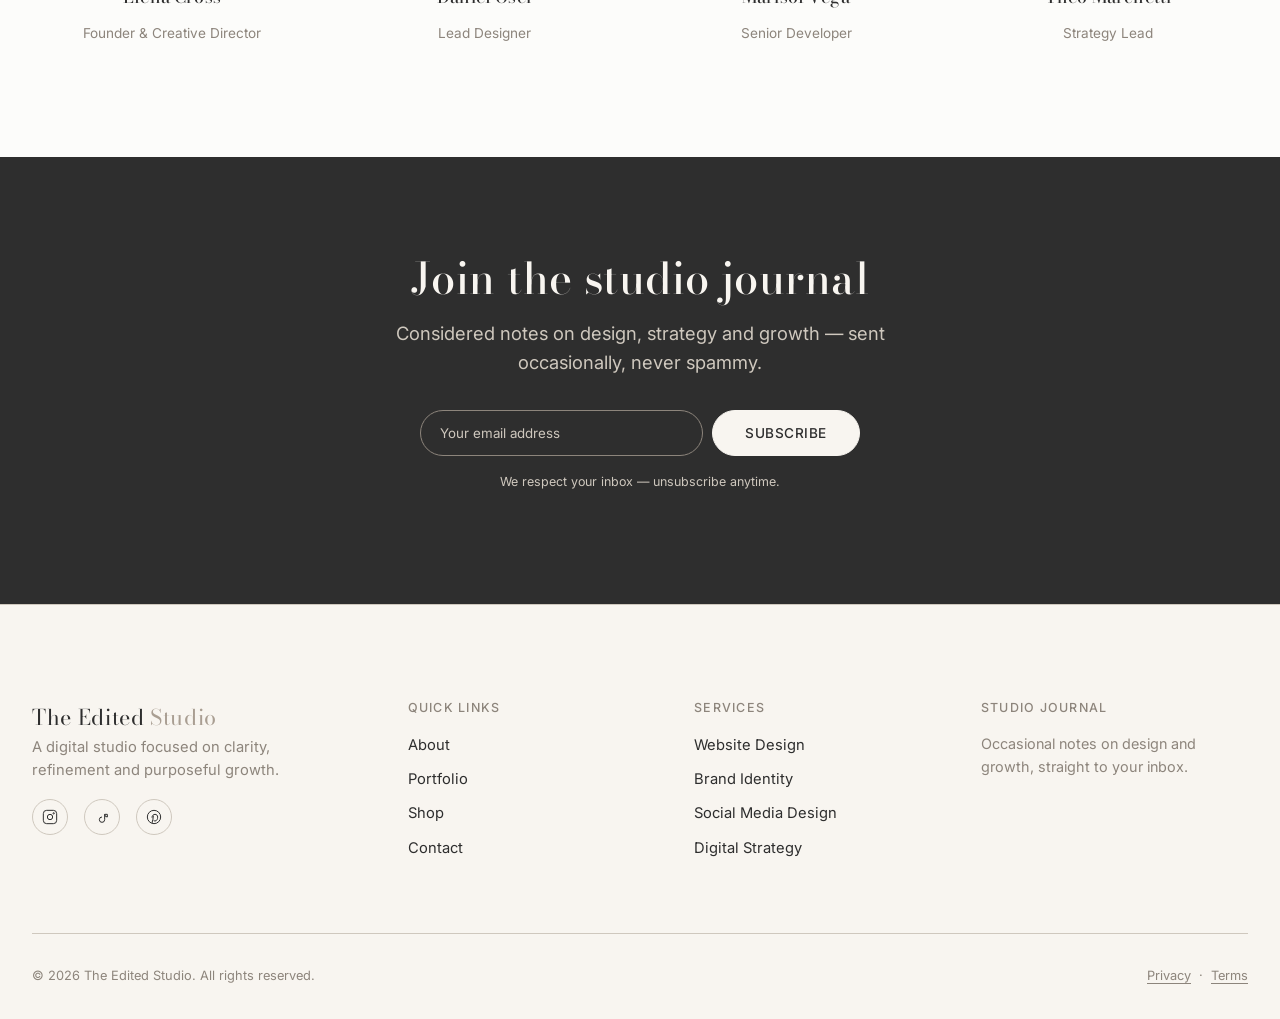
==== commit 7adf8a68: "Update about.html" ====
--- a/about.html
+++ b/about.html
@@ -54,7 +54,7 @@
 
   <section class="page-header">
     <div class="container">
-      <span class="eyebrow">About the studio</span>
+
       <h1>Designing with intention, always.</h1>
       <p class="lede" style="margin:0 auto;">We're a small studio that believes restraint is a form of respect — for your brand, and for the people who'll use what we build.</p>
     </div>
@@ -63,7 +63,7 @@
   <section class="our-story">
     <div class="container story-grid">
       <div class="story-figure">
-        <img src="images/about-story.jpg" alt="Studio founders reviewing print layouts at a wooden table" loading="lazy">
+        <img src="about-story.jpg" alt="Studio founders reviewing print layouts at a wooden table" loading="lazy">
       </div>
       <div>
         <span class="eyebrow">Our story</span>
@@ -146,22 +146,22 @@
       </div>
       <div class="team-grid">
         <div class="team-card">
-          <div class="team-photo"><img src="images/team-1.jpg" alt="Portrait of Elena Cross" loading="lazy"></div>
+          <div class="team-photo"><img src="team-1.jpg" alt="Portrait of Elena Cross" loading="lazy"></div>
           <h4>Elena Cross</h4>
           <p class="team-role">Founder &amp; Creative Director</p>
         </div>
         <div class="team-card">
-          <div class="team-photo"><img src="images/team-2.jpg" alt="Portrait of Daniel Osei" loading="lazy"></div>
+          <div class="team-photo"><img src="team-2.jpg" alt="Portrait of Daniel Osei" loading="lazy"></div>
           <h4>Daniel Osei</h4>
           <p class="team-role">Lead Designer</p>
         </div>
         <div class="team-card">
-          <div class="team-photo"><img src="images/team-3.jpg" alt="Portrait of Marisol Vega" loading="lazy"></div>
+          <div class="team-photo"><img src="team-3.jpg" alt="Portrait of Marisol Vega" loading="lazy"></div>
           <h4>Marisol Vega</h4>
           <p class="team-role">Senior Developer</p>
         </div>
         <div class="team-card">
-          <div class="team-photo"><img src="images/team-4.jpg" alt="Portrait of Theo Marchetti" loading="lazy"></div>
+          <div class="team-photo"><img src="team-4.jpg" alt="Portrait of Theo Marchetti" loading="lazy"></div>
           <h4>Theo Marchetti</h4>
           <p class="team-role">Strategy Lead</p>
         </div>
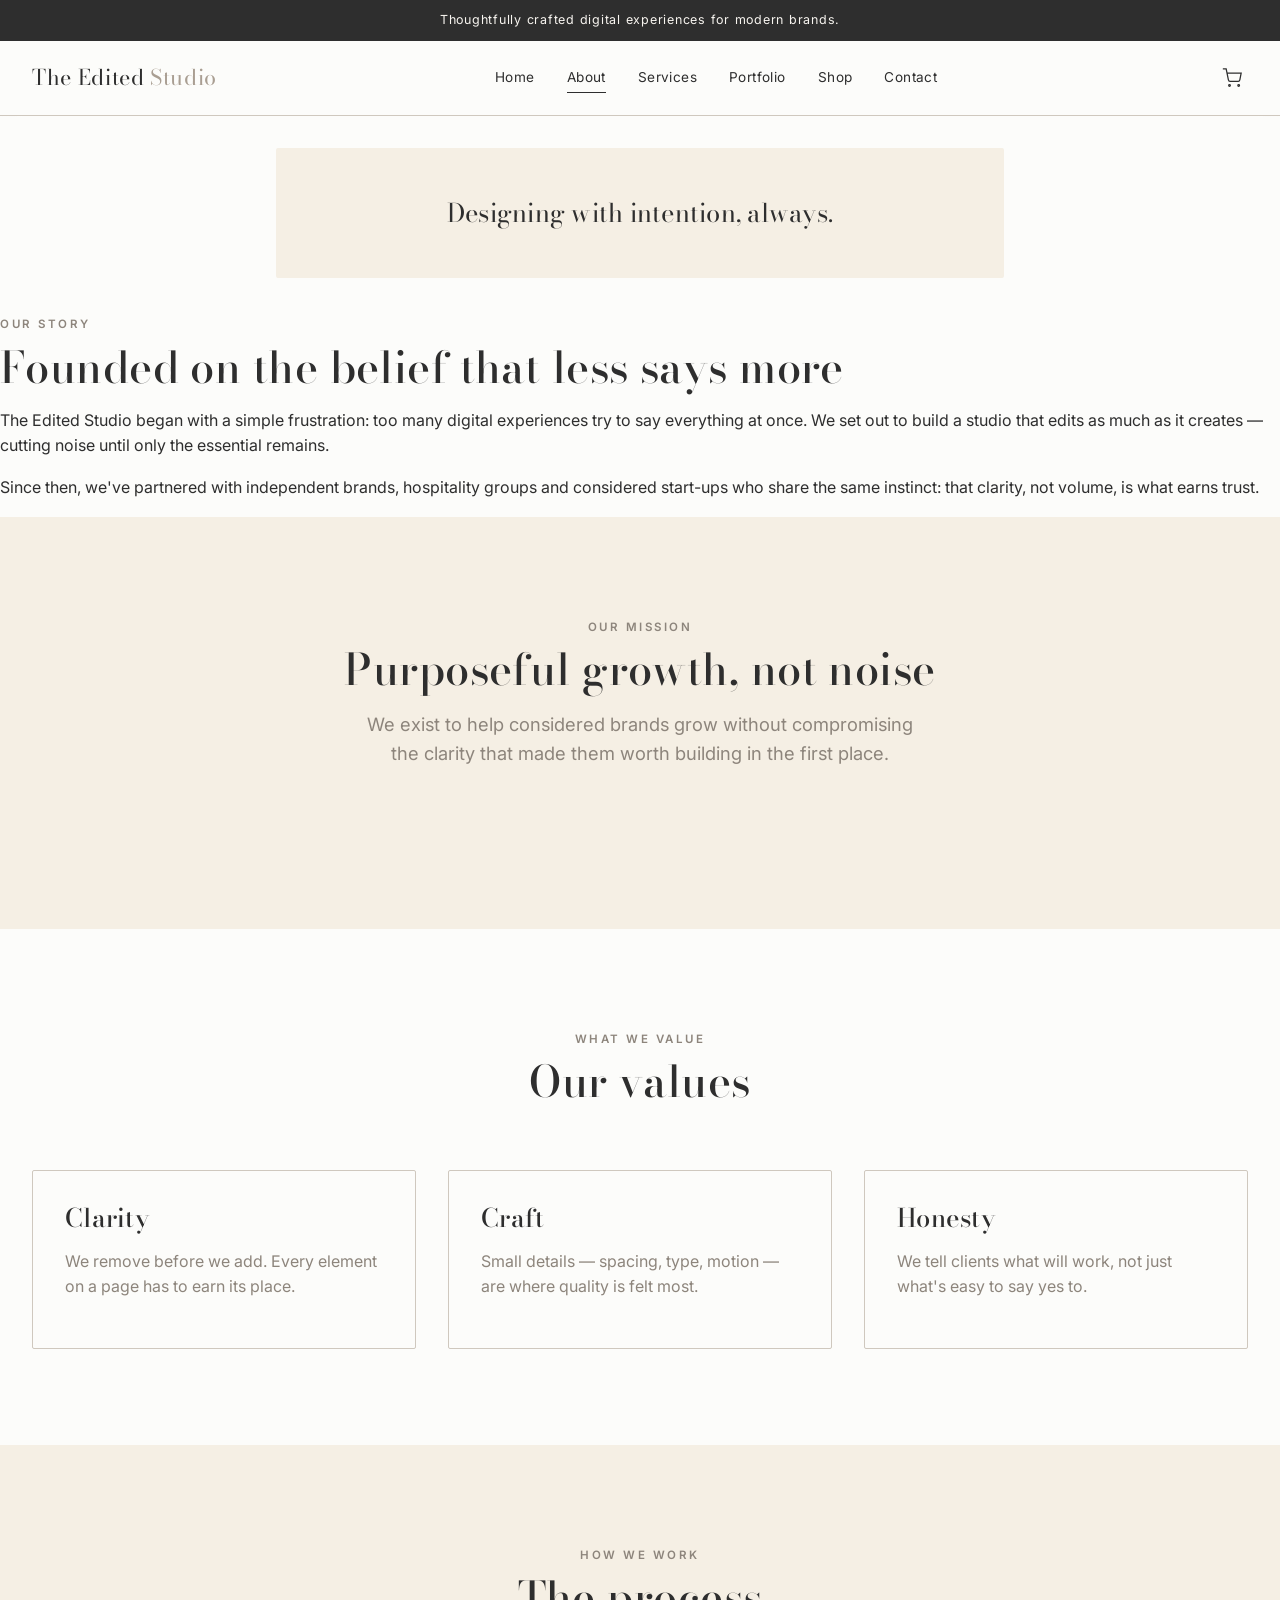
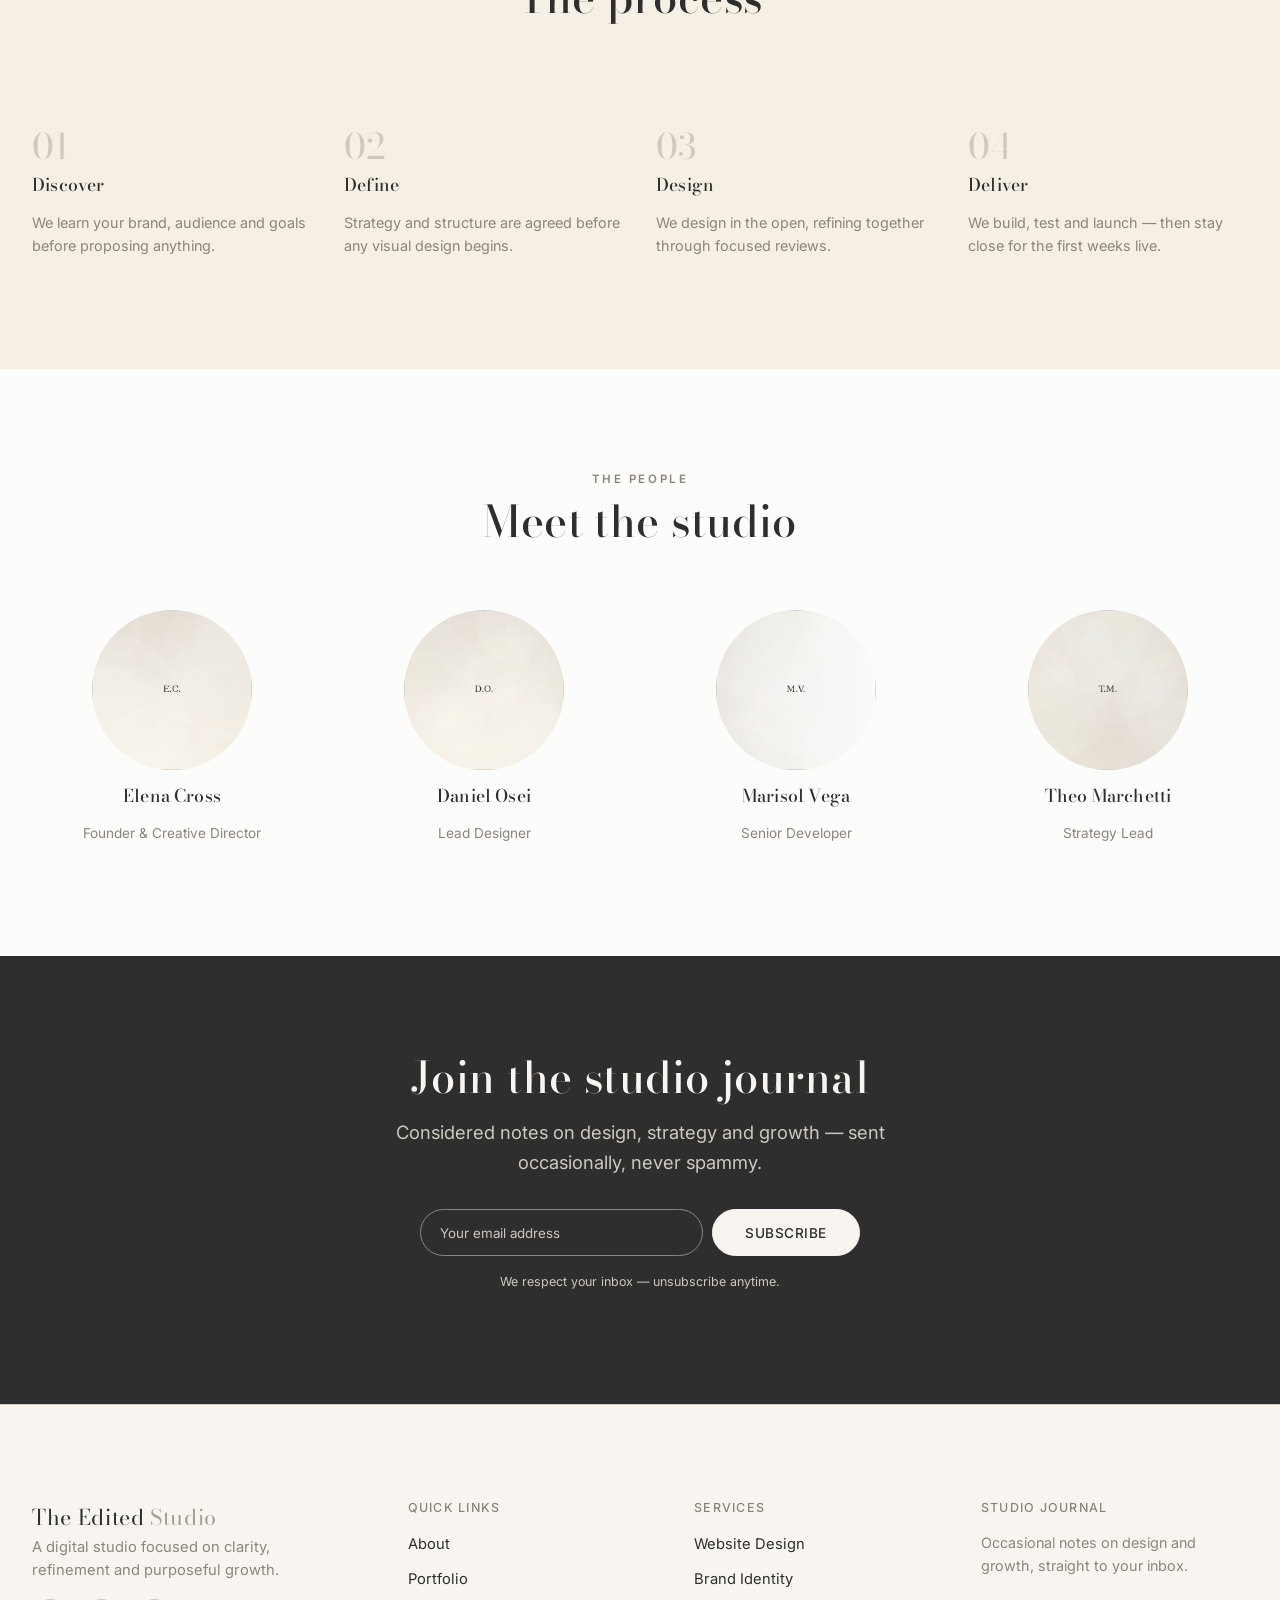
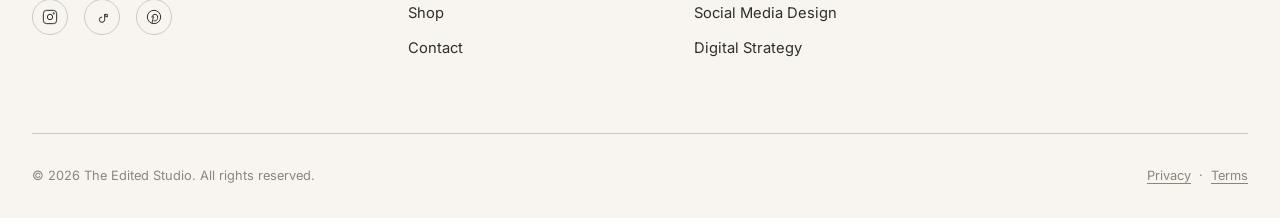
==== commit e5fc27ee: "Update about.html" ====
--- a/about.html
+++ b/about.html
@@ -60,11 +60,7 @@
     </div>
   </section>
 
-  <section class="our-story">
-    <div class="container story-grid">
-      <div class="story-figure">
-        <img src="about-story.jpg" alt="Studio founders reviewing print layouts at a wooden table" loading="lazy">
-      </div>
+
       <div>
         <span class="eyebrow">Our story</span>
         <h2>Founded on the belief that less says more</h2>
--- a/style.css
+++ b/style.css
@@ -287,15 +287,23 @@
 
 /* ---------------------------------- Intro (home) ---------------------------------- */
 .intro {
-  padding-top: var(--space-2xl);
-  padding-bottom: var(--space-lg);
+  height: 300px;
+  max-width: 720px;
+  margin: 0 auto;
+  padding: 2rem;
+  display: flex;
+  flex-direction: column;
+  justify-content: center;
+  align-items: center;
   text-align: center;
+  overflow: hidden;
 }
 .intro .eyebrow { display: block; }
 .intro h1 { max-width: 16ch; margin: 0 auto var(--space-md); }
 .intro .lede { margin: 0 auto var(--space-md); }
 .intro-actions { display: flex; gap: var(--space-sm); justify-content: center; flex-wrap: wrap; }
 .intro-figure {
+   display: none;
   margin-top: var(--space-xl);
   aspect-ratio: 21/9;
   background: linear-gradient(135deg, var(--warm-cream), var(--stone));
@@ -326,15 +334,29 @@
   border-color: var(--taupe);
 }
 .card-media {
-  aspect-ratio: 4/3;
-  background: var(--warm-cream);
-  overflow: hidden;
-}
-.card-media img { width: 100%; height: 100%; object-fit: cover; transition: transform 600ms ease; }
+  display: block;
+  background: var(--warm-cream);
+  height: 220px;
+  overflow: hidden;
+
+}
+.card-media img {
+  display: block;
+  width: 100%;
+  height: 100%;
+  object-fit: cover;
+  transition: transform 600ms ease;
+}
 .card:hover .card-media img { transform: scale(1.04); }
 .card-body { padding: var(--space-md); }
 .card-body h3 { margin-bottom: 0.4rem; }
-.card-body p { color: var(--warm-grey); font-size: 0.92rem; }
+.card-body p { color: var(--warm-grey); font-size: 0.92rem;display: -webkit-box;
+
+  -webkit-line-clamp: 2;
+
+  -webkit-box-orient: vertical;
+
+  overflow: hidden; }
 .card-meta {
   display: flex;
   align-items: center;
@@ -475,20 +497,38 @@
 
 /* ---------------------------------- Page header (inner pages) ---------------------------------- */
 .page-header {
-  padding: var(--space-xl) 0 var(--space-lg);
+  height: 130px;
+  max-width: 728px;
+  margin: 2rem auto;
+  padding: 0 1.5rem;
+  display: flex;
+  justify-content: center;
+  align-items: center;
   text-align: center;
   background: var(--warm-cream);
-}
-.page-header .eyebrow { display: block; }
-.page-header p.lede { margin: 0 auto; }
-.breadcrumb {
-  font-size: 0.78rem;
-  color: var(--warm-grey);
-  letter-spacing: 0.03em;
-  margin-bottom: var(--space-sm);
-}
-.breadcrumb a:hover { color: var(--charcoal); }
-
+  overflow: hidden;
+  border-radius: var(--radius);
+}
+
+/* Hide extra text because a 90px hero is too short */
+.page-header .eyebrow,
+.page-header .lede,
+.page-header p,
+.page-header .breadcrumb {
+  display: none;
+}
+
+/* Keep only the page title */
+.page-header h1 {
+  margin: 0;
+  font-size: clamp(1.5rem, 2vw, 1.6rem);
+  line-height: 1.2;
+   font-weight: 400;
+}
+
+.breadcrumb a:hover {
+  color: var(--charcoal);
+}
 /* ---------------------------------- About page ---------------------------------- */
 .story-grid {
   display: grid;
@@ -645,6 +685,21 @@
 .product-meta-list { border-top: 1px solid var(--stone); margin-top: var(--space-md); padding-top: var(--space-md); }
 .product-meta-list dt { font-size: 0.78rem; letter-spacing: 0.04em; color: var(--warm-grey); text-transform: uppercase; margin-top: var(--space-xs); }
 .product-meta-list dd { margin: 0 0 var(--space-xs); }
+.product-features {
+  margin: var(--space-md) 0;
+  padding-left: 1.2rem;
+}
+
+.product-features li {
+  margin-bottom: 0.6rem;
+  color: var(--charcoal);
+  line-height: 1.6;
+}
+
+.product-info h3 {
+  margin-top: var(--space-md);
+  margin-bottom: var(--space-sm);
+}
 
 /* ---------------------------------- Cart page ---------------------------------- */
 .cart-layout {
